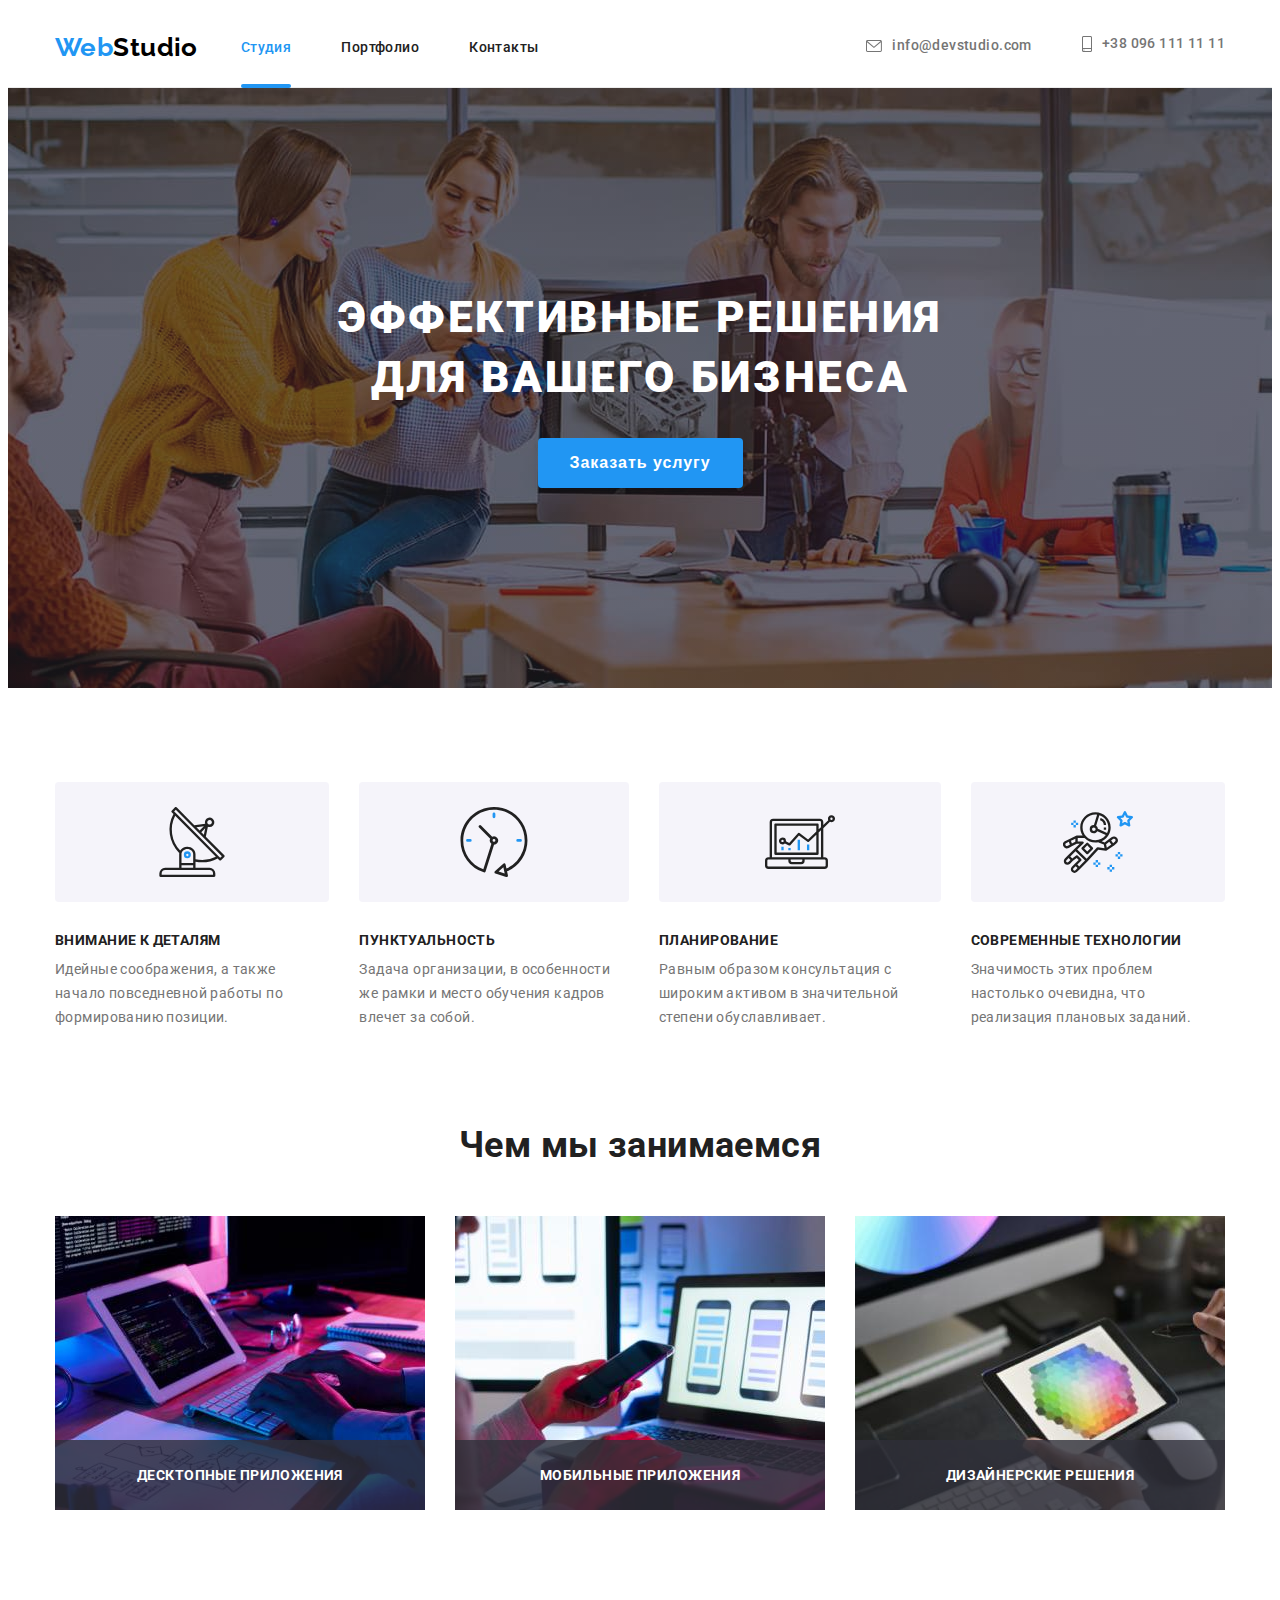
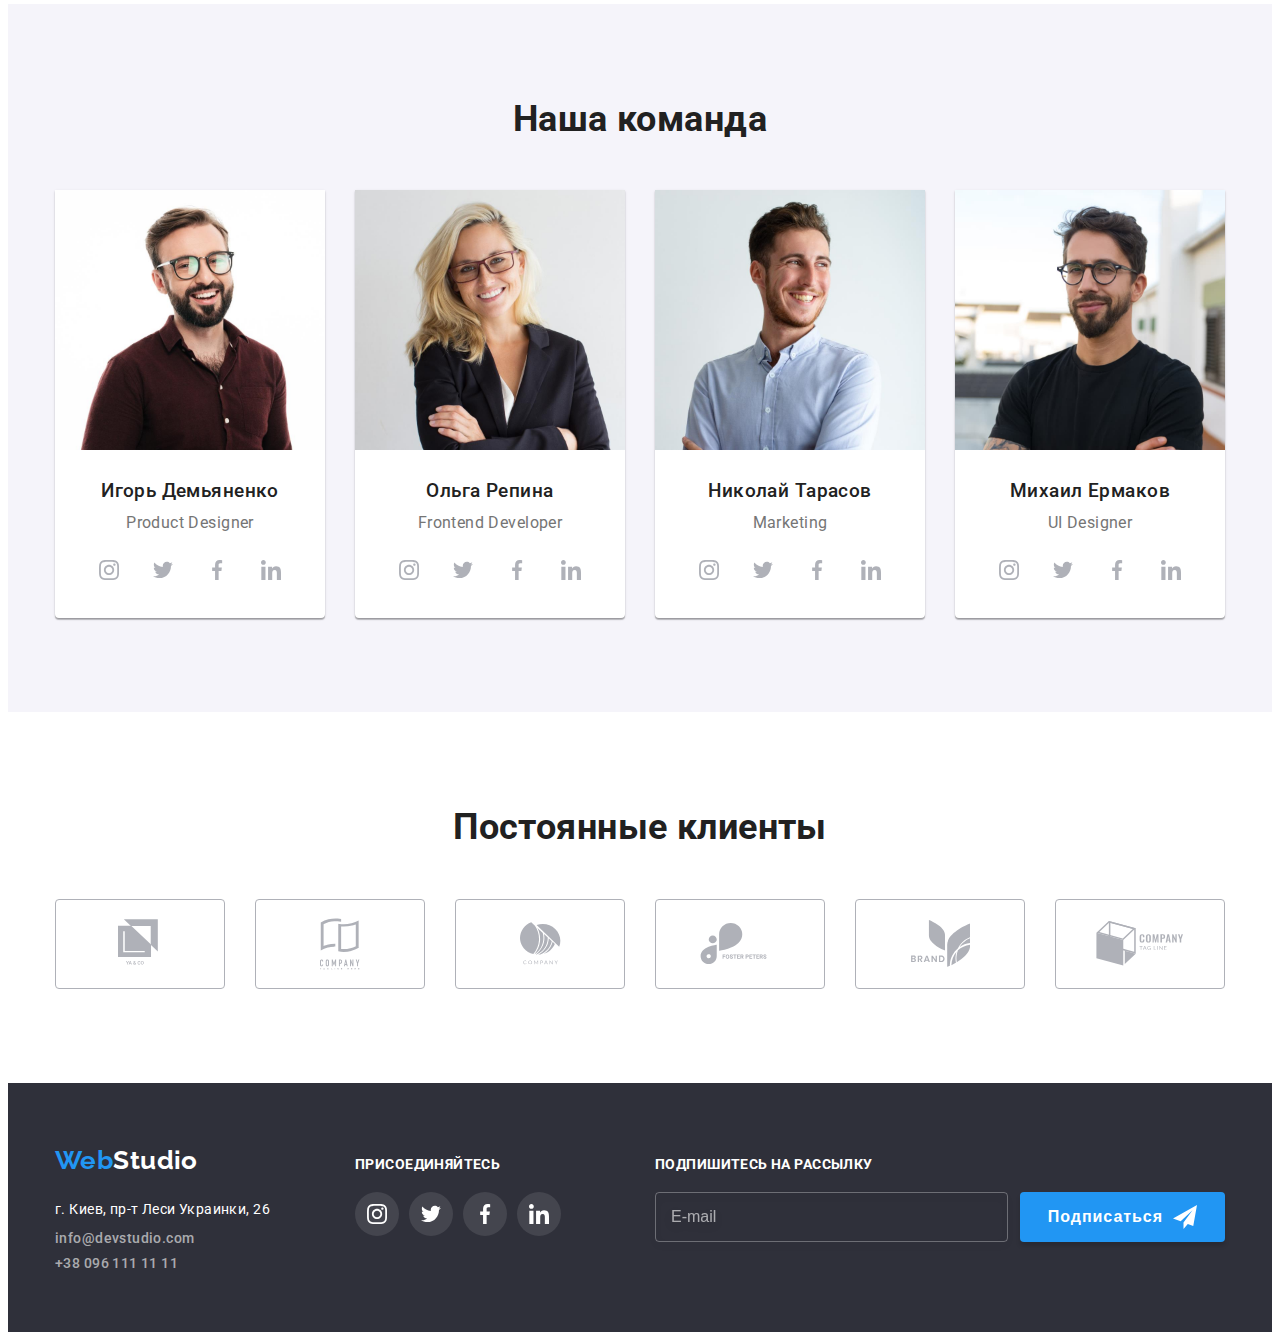
==== index.html @ cdb97df7 "Initial commit" ====
<!DOCTYPE html>
<html lang="ru">
  <head>
    <meta charset="UTF-8" />
    <meta http-equiv="X-UA-Compatible" content="IE=edge" />
    <meta name="viewport" content="width=device-width, initial-scale=1.0" />
    <title>Студия</title>
    <link
      rel="stylesheet"
      href="https://cdnjs.cloudflare.com/ajax/libs/modern-normalize/1.0.0/modern-normalize.min.css"
      integrity="sha512-ISS7cAi1PEhQ8jnbJpJZMd29NlhNj4AWYyLOSp2CE/CsHxTCu+r+t0D2yoJudVrd0/8fTVPUVDzY5Tvli75u/g=="
      crossorigin="anonymous"
    />
    <link rel="preconnect" href="https://fonts.gstatic.com" />
    <link
      href="https://fonts.googleapis.com/css2?family=Raleway:wght@700&family=Roboto:wght@400;500;700;900&display=swap"
      rel="stylesheet"
    />
    <link rel="stylesheet" href="./css/main.min.css" />
  </head>
  <body>
    <!-- Шапка -->
    <header class="header">
      <div class="header__container container">
        <nav class="header__nav">
          <a href="./index.html" class="logo">
            <span class="logo__web">Web</span><span class="logo__studio">Studio</span></a
          >
          <ul class="list header__links">
            <li class="header__item"><a href="./index.html" class="link header__link current">Студия</a></li>
            <li class="header__item"><a href="./portfolio.html" class="link header__link">Портфолио</a></li>
            <li class="header__item"><a href="" class="link header__link">Контакты</a></li>
          </ul>
        </nav>
        <ul class="list header__contacts">
          <li class="header__item">
            <a href="mailto:info@devstudio.com" class="link header__contact-link mail">
              <svg class="header__icon" width="16" height="12"><use href="./images/sprite.svg#icon-envelope"></use></svg
              >info@devstudio.com
            </a>
          </li>
          <li class="header__item">
            <a href="tel:+380961111111" class="link header__contact-link phone"
              ><svg class="header__icon" width="10" height="16">
                <use href="./images/sprite.svg#icon-smartphone"></use></svg
              >+38 096 111 11 11</a
            >
          </li>
        </ul>
      </div>
    </header>
    <main>
      <!-- Герой -->
      <section class="hero">
        <div class="hero__container container">
          <h1 class="hero__main-title">Эффективные решения для вашего бизнеса</h1>
          <button type="button" class="hero__button" data-modal-open>Заказать услугу</button>
        </div>
      </section>
      <!-- Приемущества -->
      <section class="advantages section">
        <div class="container">
          <h2 class="visually-hidden">Наши приемущества</h2>
          <ul class="list advantages__list">
            <li class="advantages__item advantages__icon-antena">
              <h3 class="title advantages__list-title">Внимание к деталям</h3>
              <p>Идейные соображения, а также начало повседневной работы по формированию позиции.</p>
            </li>
            <li class="advantages__item advantages__icon-clock">
              <h3 class="title advantages__list-title">Пунктуальность</h3>
              <p>Задача организации, в особенности же рамки и место обучения кадров влечет за собой.</p>
            </li>
            <li class="advantages__item advantages__icon-diagram">
              <h3 class="title advantages__list-title">Планирование</h3>
              <p>Равным образом консультация с широким активом в значительной степени обуславливает.</p>
            </li>
            <li class="advantages__item advantages__icon-astronaut">
              <h3 class="title advantages__list-title">Современные технологии</h3>
              <p>Значимость этих проблем настолько очевидна, что реализация плановых заданий.</p>
            </li>
          </ul>
        </div>
      </section>
      <!-- Чем мы занимаемся -->
      <section class="section about-us">
        <div class="container about-us__container">
          <h2 class="title section-title">Чем мы занимаемся</h2>
          <ul class="list about-us__list">
            <li class="about-us__item">
              <div class="about-us__thumb">
                <img src="./images/img_1.jpg" alt="Десктопные приложения" width="370" />
              </div>
              <h3 class="about-us__list-title">Десктопные приложения</h3>
            </li>
            <li class="about-us__item">
              <div class="about-us__thumb"><img src="./images/img_2.jpg" alt="Мобильные приложения" width="370" /></div>
              <h3 class="about-us__list-title">Мобильные приложения</h3>
            </li>
            <li class="about-us__item">
              <div class="about-us__thumb"><img src="./images/img_3.jpg" alt="Дизайнерские решения" width="370" /></div>
              <h3 class="about-us__list-title">Дизайнерские решения</h3>
            </li>
          </ul>
        </div>
      </section>
      <!-- Наша команда -->
      <section class="section our-team">
        <div class="container">
          <h2 class="title section-title">Наша команда</h2>
          <ul class="list our-team__list">
            <li class="team-member">
              <div class="team-member__photo">
                <img src="./images/photo_1.jpg" alt="фото Игорь Демьяненко" width="270" />
              </div>
              <div class="team-member__info">
                <h3 class="team-member__name">Игорь Демьяненко</h3>
                <p>Product Designer</p>
                <ul class="list social-list">
                  <li class="social-list__item">
                    <a href="" class="social-icons__link" target="_blank" rel="noopener noreferrer">
                      <svg class="social-list__icon"><use href="./images/sprite.svg#icon-instagram"></use></svg>
                    </a>
                  </li>
                  <li class="social-list__item">
                    <a href="" class="social-icons__link" target="_blank" rel="noopener noreferrer">
                      <svg class="social-list__icon"><use href="./images/sprite.svg#icon-twitter"></use></svg>
                    </a>
                  </li>
                  <li class="social-list__item">
                    <a href="" class="social-icons__link" target="_blank" rel="noopener noreferrer"
                      ><svg class="social-list__icon"><use href="./images/sprite.svg#icon-facebook"></use></svg
                    ></a>
                  </li>
                  <li class="social-list__item">
                    <a href="" class="social-icons__link" target="_blank" rel="noopener noreferrer">
                      <svg class="social-list__icon"><use href="./images/sprite.svg#icon-linkedin"></use></svg>
                    </a>
                  </li>
                </ul>
              </div>
            </li>
            <li class="team-member">
              <div class="team-member__photo">
                <img src="./images/photo_2.jpg" alt="фото Ольга Репина" width="270" />
              </div>
              <div class="team-member__info">
                <h3 class="team-member__name">Ольга Репина</h3>
                <p>Frontend Developer</p>
                <ul class="list social-list">
                  <li class="social-list__item">
                    <a href="" class="social-icons__link" target="_blank" rel="noopener noreferrer">
                      <svg class="social-list__icon"><use href="./images/sprite.svg#icon-instagram"></use></svg>
                    </a>
                  </li>
                  <li class="social-list__item">
                    <a href="" class="social-icons__link" target="_blank" rel="noopener noreferrer">
                      <svg class="social-list__icon"><use href="./images/sprite.svg#icon-twitter"></use></svg>
                    </a>
                  </li>
                  <li class="social-list__item">
                    <a href="" class="social-icons__link" target="_blank" rel="noopener noreferrer">
                      <svg class="social-list__icon"><use href="./images/sprite.svg#icon-facebook"></use></svg>
                    </a>
                  </li>
                  <li class="social-list__item">
                    <a href="" class="social-icons__link" target="_blank" rel="noopener noreferrer">
                      <svg class="social-list__icon"><use href="./images/sprite.svg#icon-linkedin"></use></svg>
                    </a>
                  </li>
                </ul>
              </div>
            </li>
            <li class="team-member">
              <div class="team-member__photo">
                <img src="./images/photo_3.jpg" alt="фото Николай Тарасов" width="270" />
              </div>
              <div class="team-member__info">
                <h3 class="team-member__name">Николай Тарасов</h3>
                <p>Marketing</p>
                <ul class="list social-list">
                  <li class="social-list__item">
                    <a href="" class="social-icons__link" target="_blank" rel="noopener noreferrer">
                      <svg class="social-list__icon"><use href="./images/sprite.svg#icon-instagram"></use></svg>
                    </a>
                  </li>
                  <li class="social-list__item">
                    <a href="" class="social-icons__link" target="_blank" rel="noopener noreferrer">
                      <svg class="social-list__icon"><use href="./images/sprite.svg#icon-twitter"></use></svg>
                    </a>
                  </li>
                  <li class="social-list__item">
                    <a href="" class="social-icons__link" target="_blank" rel="noopener noreferrer">
                      <svg class="social-list__icon"><use href="./images/sprite.svg#icon-facebook"></use></svg>
                    </a>
                  </li>
                  <li class="social-list__item">
                    <a href="" class="social-icons__link" target="_blank" rel="noopener noreferrer">
                      <svg class="social-list__icon"><use href="./images/sprite.svg#icon-linkedin"></use></svg>
                    </a>
                  </li>
                </ul>
              </div>
            </li>
            <li class="team-member">
              <div class="team-member__photo">
                <img src="./images/photo_4.jpg" alt="фото Михаил Ермаков" width="270" />
              </div>
              <div class="team-member__info">
                <h3 class="team-member__name">Михаил Ермаков</h3>
                <p>UI Designer</p>
                <ul class="list social-list">
                  <li class="social-list__item">
                    <a href="" class="social-icons__link" target="_blank" rel="noopener noreferrer">
                      <svg class="social-list__icon"><use href="./images/sprite.svg#icon-instagram"></use></svg>
                    </a>
                  </li>
                  <li class="social-list__item">
                    <a href="" class="social-icons__link" target="_blank" rel="noopener noreferrer">
                      <svg class="social-list__icon"><use href="./images/sprite.svg#icon-twitter"></use></svg>
                    </a>
                  </li>
                  <li class="social-list__item">
                    <a href="" class="social-icons__link" target="_blank" rel="noopener noreferrer">
                      <svg class="social-list__icon"><use href="./images/sprite.svg#icon-facebook"></use></svg>
                    </a>
                  </li>
                  <li class="social-list__item">
                    <a href="" class="social-icons__link" target="_blank" rel="noopener noreferrer">
                      <svg class="social-list__icon"><use href="./images/sprite.svg#icon-linkedin"></use></svg>
                    </a>
                  </li>
                </ul>
              </div>
            </li>
          </ul>
        </div>
      </section>
      <section class="section customers">
        <div class="container">
          <h2 class="title section-title">Постоянные клиенты</h2>
          <ul class="list customers__list">
            <li class="customers__item">
              <a href="" class="customers__link" target="_blank" rel="noopener noreferrer">
                <svg class="customers__logo" width="44" height="49">
                  <use href="./images/sprite.svg#icon-logo_1"></use>
                </svg>
              </a>
            </li>
            <li class="customers__item">
              <a href="" class="customers__link" target="_blank" rel="noopener noreferrer">
                <svg class="customers__logo" width="40" height="52">
                  <use href="./images/sprite.svg#icon-logo_2"></use>
                </svg>
              </a>
            </li>
            <li class="customers__item">
              <a href="" class="customers__link" target="_blank" rel="noopener noreferrer">
                <svg class="customers__logo" width="41" height="43">
                  <use href="./images/sprite.svg#icon-logo_3"></use>
                </svg>
              </a>
            </li>
            <li class="customers__item">
              <a href="" class="customers__link" target="_blank" rel="noopener noreferrer">
                <svg class="customers__logo" width="80" height="42">
                  <use href="./images/sprite.svg#icon-logo_4"></use>
                </svg>
              </a>
            </li>
            <li class="customers__item">
              <a href="" class="customers__link" target="_blank" rel="noopener noreferrer">
                <svg class="customers__logo" width="59" height="47">
                  <use href="./images/sprite.svg#icon-logo_5"></use>
                </svg>
              </a>
            </li>
            <li class="customers__item">
              <a href="" class="customers__link" target="_blank" rel="noopener noreferrer">
                <svg class="customers__logo" width="88" height="45">
                  <use href="./images/sprite.svg#icon-logo_6"></use>
                </svg>
              </a>
            </li>
          </ul>
        </div>
      </section>
    </main>
    <!-- Футер -->
    <footer class="footer">
      <div class="container footer__container">
        <div class="footer__contacts">
          <a href="./index.html" class="logo footer__logo">
            <span class="logo__web">Web</span><span class="logo__studio--footer">Studio</span></a
          >
          <address>
            <span class="address">г. Киев, пр-т Леси Украинки, 26</span>
            <a href="mailto:info@devstudio.com" class="link address__link">info@devstudio.com</a>
            <a href="tel:+380961111111" class="link address__link">+38 096 111 11 11</a>
          </address>
        </div>
        <div class="social-footer">
          <h2 class="social-footer__title">Присоединяйтесь</h2>
          <ul class="list social-footer__list">
            <li class="social-footer__item">
              <a href="" class="link social-footer__link" target="_blank" rel="noreferrer noopener">
                <svg class="social-footer__icon">
                  <use href="./images/sprite.svg#icon-instagram"></use>
                </svg>
              </a>
            </li>
            <li class="social-footer__item">
              <a href="" class="link social-footer__link" target="_blank" rel="noreferrer noopener">
                <svg class="social-footer__icon">
                  <use href="./images/sprite.svg#icon-twitter"></use>
                </svg>
              </a>
            </li>
            <li class="social-footer__item">
              <a href="" class="link social-footer__link" target="_blank" rel="noreferrer noopener">
                <svg class="social-footer__icon">
                  <use href="./images/sprite.svg#icon-facebook"></use>
                </svg>
              </a>
            </li>
            <li class="social-footer__item">
              <a href="" class="link social-footer__link" target="_blank" rel="noreferrer noopener">
                <svg class="social-footer__icon">
                  <use href="./images/sprite.svg#icon-linkedin"></use>
                </svg>
              </a>
            </li>
          </ul>
        </div>
        <div class="subscription">
          <h2 class="subscription__actions">Подпишитесь на рассылку</h2>
          <form class="subscription__form">
            <input class="subscription__form__field" type="email" placeholder="E-mail" name="subscription-email" />
            <button class="subscription__btn-submit" type="submit">
              Подписаться<svg class="subscription__icon" width="24" height="24">
                <use href="./images/sprite.svg#icon-send"></use>
              </svg>
            </button>
          </form>
        </div>
      </div>
    </footer>
    <div class="backdrop is-hidden" data-modal>
      <div class="modal">
        <button class="modal__btn-close" aria-label="Close" data-modal-close>
          <svg class="icon" width="18" height="18">
            <use href="./images/sprite.svg#icon-close"></use>
          </svg>
        </button>
        <form class="form">
          <b class="form__title">Оставьте свои данные, мы вам перезвоним</b>
          <div class="form__field">
            <label class="form__label" for="name">Имя</label>
            <input class="form__actions" type="text" id="name" name="user-name" />
            <svg class="form__icon" width="18" height="18">
              <use href="./images/sprite.svg#icon-person"></use>
            </svg>
          </div>
          <div class="form__field">
            <label class="form__label" for="tel">Телефон</label>
            <input class="form__actions" type="tel" id="tel" name="user-pohone-number" />
            <svg class="form__icon" width="18" height="18">
              <use href="./images/sprite.svg#icon-phone"></use>
            </svg>
          </div>
          <div class="form__field">
            <label class="form__label" for="email">Почта</label>
            <input class="form__actions" type="email" id="email" name="user-email" />
            <svg class="form__icon" width="18" height="18">
              <use href="./images/sprite.svg#icon-mail"></use>
            </svg>
          </div>
          <div class="form__field">
            <label class="form__label" for="coment">Комментарий</label>
            <textarea
              class="form__actions form__massage"
              name="coment"
              id="coment"
              cols="30"
              rows="10"
              placeholder="Введите текст"
            ></textarea>
          </div>
          <div class="policy-check">
            <label class="policy-check__label"
              ><input class="policy-check__checkbox" type="checkbox" name="policy" />
              <span class="policy-check__icon"></span>
              Соглашаюсь с рассылкой и принимаю
              <a class="policy-check__link" href="">Условия договора</a></label
            >
          </div>
          <button class="modal__btn-submit" type="submit">Отправить</button>
        </form>
      </div>
    </div>
    <script src="./js/modal.js"></script>
  </body>
</html>
---- css/main.min.css ----
:root{--main-text-color: #757575;--title-text-color: #212121;--accent-text-color: #2196f3;--accent-buton-color: #188ce8;--filter-button-color: #f5f4fa;--dark-bg-color: #2f303a;--logo-dark-color: #000000;--main-title-color: #ffffff;--light_bg-color: #f5f4fa;--icon_color: #afb1b8;--animation-proprety: cubic-bezier(0.4, 0, 0.2, 1)}html{box-sizing:border-box}*,*::after,*::before{box-sizing:inherit}body{font-family:'Roboto', sans-serif;font-size:14px;line-height:1.71;letter-spacing:0.03em;color:var(--main-text-color);background-color:var(--main-title-color)}.link{text-decoration:none;font-weight:500;line-height:1.14;color:var(--title-text-color);transition-property:color;transition-duration:250ms;transition-timing-function:var(--animation-proprety)}.current,.link:hover,.link:focus{color:var(--accent-text-color)}.list{list-style:none;padding-left:0;margin:0}.list-title{font-size:14px;line-height:1.17;text-transform:uppercase;margin-bottom:10px}.title{font-weight:700;color:var(--title-text-color)}address{font-style:normal}h1,h2,h3,ul,p{margin-top:0;margin-bottom:0}img{display:block;max-width:100%;height:auto}.section{padding-bottom:94px;padding-top:94px}.section-title{margin-bottom:50px;font-size:36px;line-height:1.17;text-align:center}.visually-hidden{position:absolute !important;clip:rect(1px 1px 1px 1px);clip:rect(1px, 1px, 1px, 1px);padding:0 !important;border:0 !important;height:1px !important;width:1px !important;overflow:hidden}.container{width:1200px;padding-left:15px;padding-right:15px;margin-left:auto;margin-right:auto}.button{display:inline-block;padding:6px 22px;font-weight:500;font-size:16px;line-height:1.62;text-align:center;cursor:pointer;min-width:73px}.hero__button{font-weight:700;font-size:16px;line-height:1.87;text-align:center;letter-spacing:0.06em;background-color:var(--accent-text-color);color:var(--main-title-color);border:none;box-shadow:0px 4px 4px rgba(0,0,0,0.15);border-radius:4px;padding:10px 32px;transition-property:background-color;transition-duration:250ms;transition-timing-function:var(--animation-proprety)}.hero__button:focus,.hero__button:hover{background-color:var(--accent-buton-color)}.filter-list__button{background-color:var(--filter-button-color);border:none;border-radius:4px;transition-property:background-color, color, box-shadow;transition-duration:250ms;transition-timing-function:var(--animation-proprety)}.filter-list__button:hover,.filter-list__button:active,.filter-list__button:focus{background-color:var(--accent-text-color);color:var(--main-title-color);box-shadow:0px 3px 1px rgba(0,0,0,0.1),0px 1px 2px rgba(0,0,0,0.08),0px 2px 2px rgba(0,0,0,0.12)}.logo{display:inline-block;font-family:'Raleway', sans-serif;text-decoration:none;font-weight:700;font-size:26px;line-height:1.38;margin-right:93px}.logo__web{color:var(--accent-text-color)}.logo__studio{color:var(--logo-dark-color)}.logo__studio--footer{color:var(--main-title-color)}.social-list{display:inline-flex;padding-top:16px}.social-list__item+.social-list__item{margin-left:10px}.social-icons__link{display:flex;justify-content:center;align-items:center;width:44px;height:44px;border-radius:50%;background-color:var(--main-title-color);transition-property:background-color;transition-duration:250ms;transition-timing-function:var(--animation-proprety)}.social-icons__link:hover,.social-icons__link:focus{background-color:var(--accent-text-color)}.social-icons__link:hover .social-list__icon,.social-icons__link:focus .social-list__icon{fill:var(--main-title-color)}.social-list__icon{width:20px;height:20px;fill:var(--icon_color);transition-property:fill;transition-duration:250ms;transition-timing-function:var(--animation-proprety)}.social-footer__title{font-size:14px;font-weight:700;line-height:16px;letter-spacing:0.03em;text-transform:uppercase;margin-bottom:20px;color:var(--main-title-color);text-transform:uppercase}.social-footer__list{display:inline-flex}.social-footer__item+.social-footer__item{margin-left:10px}.social-footer__link{display:flex;justify-content:center;align-items:center;width:44px;height:44px;border-radius:50%;background:rgba(255,255,255,0.1);transition-property:background-color;transition-duration:250ms;transition-timing-function:var(--animation-proprety)}.social-footer__link:hover,.social-footer__link:focus{background-color:var(--accent-text-color)}.social-footer__icon{width:20px;height:20px;fill:var(--main-title-color)}.filter-list{display:flex;justify-content:center}.filter-list__item{margin-right:8px}.filter-list__item:last-child{margin-right:0}.backdrop{position:fixed;top:0;left:0;background-color:rgba(0,0,0,0.2);width:100%;height:100%;opacity:1;transition:opacity 250ms var(--animation-proprety)}.modal{position:absolute;top:50%;left:50%;padding:40px;transform:translate(-50%, -50%);width:100%;max-width:530px;min-height:580px;background:var(--main-title-color);box-shadow:0px 1px 3px rgba(0,0,0,0.12),0px 1px 1px rgba(0,0,0,0.14),0px 2px 1px rgba(0,0,0,0.2);border-radius:4px;transition-duration:250ms;transition-timing-function:var(--animation-proprety);justify-content:center}.backdrop.is-hidden{opacity:0;visibility:hidden;pointer-events:none}.is-hidden .modal{transform:translate(100%, 100%) scale(0)}.modal__btn-close{display:flex;position:absolute;top:8px;right:8px;width:30px;height:30px;background:#ffffff;border:1px solid #e6e6e6;border-radius:50%;box-sizing:border-box;justify-content:center;align-items:center;transition-duration:250ms;transition-timing-function:var(--animation-proprety)}.modal__btn-close:hover,.modal__btn-close:focus{fill:var(--accent-text-color)}.modal__btn-submit{border:none;background:var(--accent-text-color);box-shadow:0px 4px 4px rgba(0,0,0,0.15);border-radius:4px;padding:10px 55px;font-weight:700;line-height:1.87;letter-spacing:0.06em;color:var(--main-title-color);margin:auto;transition-duration:250ms;transition-timing-function:var(--animation-proprety)}.modal__btn-submit:focus,.modal__btn-submit:hover{background:var(--accent-buton-color);box-shadow:0px 4px 4px rgba(0,0,0,0.15);border-radius:4px}.form{flex-direction:column;display:flex;justify-content:center}.form__title{font-weight:700;font-size:20px;line-height:1.15;text-align:center;letter-spacing:0.03em;color:var(--title-text-color);margin-bottom:12px}.form__field{position:relative;flex-direction:column;display:flex;margin-bottom:10px}.form__actions{border:1px solid rgba(33,33,33,0.2);box-sizing:border-box;border-radius:4px;padding-top:11px;padding-bottom:11px;padding-left:41px;transition-duration:250ms;transition-timing-function:var(--animation-proprety)}.form__actions:focus{border:1px solid var(--accent-text-color);box-sizing:border-box;border-radius:4px;outline-style:var(--accent-text-color)}.form__actions:focus+.form__icon{fill:var(--accent-text-color)}.form__label{font-size:12px;line-height:1.16;letter-spacing:0.01em;color:var(--main-text-color);margin-bottom:4px}.form__icon{position:absolute;display:inline-block;top:29px;left:15px;transition-duration:250ms;transition-timing-function:var(--animation-proprety)}.form__massage{resize:none;padding:12px 16px;margin-bottom:20px}.form__massage::placeholder{font-size:12px;line-height:1.16;letter-spacing:0.01em;color:rgba(117,117,117,0.5)}.policy-check{padding-bottom:30px}.policy-check__label{display:flex;align-items:center;justify-content:center;font-size:14px;line-height:1.71;color:var(--main-text-color)}.policy-check__checkbox{-webkit-appearance:none;-moz-appearance:none;position:absolute}.policy-check__checkbox:checked+.policy-check__icon{border-color:transparent;background-color:var(--main-title-color);background-image:url(../images/icon_check.svg);background-size:contain;background-origin:border-box;transition-duration:250ms;transition-timing-function:var(--animation-proprety)}.policy-check__icon{width:16px;height:15px;border:2px solid var(--title-text-color);border-radius:2px;margin-right:7px;transition-duration:250ms;transition-timing-function:var(--animation-proprety)}.policy-check__link{color:var(--accent-text-color);padding-left:4px}.overlay{position:absolute;top:0;left:0;width:100%;height:100%;background-color:rgba(33,150,243,0.9);transform:translatey(100%);transition:transform 250ms var(--animation-proprety);padding:63px 24px;font-size:18px;font-weight:400;line-height:1.56;color:var(--main-title-color)}.subscription{flex-basis:calc(50% - 15px)}.subscription__actions{font-family:Roboto;font-style:normal;font-size:14px;font-weight:700;line-height:1.14;text-transform:uppercase;color:var(--main-title-color);margin-bottom:20px}.subscription__form{display:flex;justify-content:space-between}.subscription__form ::placeholder{font-size:16px;line-height:1.25;color:rgba(255,255,255,0.6)}.subscription__form__field{width:100%;border:1px solid rgba(255,255,255,0.3);box-sizing:border-box;filter:drop-shadow(0px 4px 4px rgba(0,0,0,0.15));border-radius:4px;background-color:transparent;padding:15px;margin-bottom:0px;color:var(--main-title-color)}.subscription__btn-submit{border:none;display:flex;padding:10px 28px;background:var(--accent-text-color);box-shadow:0px 4px 4px rgba(0,0,0,0.15);border-radius:4px;color:var(--main-title-color);font-weight:700;line-height:1.87;font-size:16px;letter-spacing:0.06em;cursor:pointer;margin-left:12px;align-items:center}.subscription__icon{margin-left:10px}.header{height:80px;border-bottom:1px solid #ececec}.header__container{display:flex;align-items:center;justify-content:space-between;padding-top:0;padding-bottom:0}.header__nav{display:flex;align-items:center}.header__links{display:flex;align-items:center;margin-left:-50px}.header__contacts{display:flex;align-items:center}.header__item{position:relative;margin-left:50px}.header__item:first-child{margin-left:0}.current::after{content:'';position:absolute;bottom:0;left:0;width:100%;height:4px;background:var(--accent-text-color);border-radius:2px}.header__link{display:block;padding-top:32px;padding-bottom:32px}.header__contact-link{display:inline-flex;align-items:center;color:var(--main-text-color)}.header__contact-link:hover .header__icon{fill:var(--accent-text-color)}.header__icon{fill:var(--main-text-color);margin-right:10px;transition-property:fill;transition-duration:250ms;transition-timing-function:var(--animation-proprety)}.hero{padding-left:0;padding-right:0;text-align:center;max-width:1600px;height:600px;background-color:var(--dark-bg-color);margin-right:auto;margin-left:auto;background-image:linear-gradient(to right, rgba(47,48,58,0.4), rgba(47,48,58,0.4)),url(../css/img/hero.jpg);background-position:center;background-repeat:no-repeat;background-size:cover}.hero__container{text-align:center;max-width:696px;padding-top:200px;padding-bottom:200px}.hero__main-title{margin-bottom:30px;font-weight:900;font-size:44px;line-height:1.36;color:var(--main-title-color);letter-spacing:0.06em;text-transform:uppercase}.advantages__list{display:flex}.advantages__item+.advantages__item{margin-left:30px}.advantages__list-title{font-size:14px;line-height:1.17;text-transform:uppercase;margin-bottom:10px;padding-top:30px}.advantages__item::before{display:block;content:'';height:120px;background-color:var(--light_bg-color);background-position:center;background-repeat:no-repeat;border-radius:4px}.advantages__icon-antena::before{background-image:url(../css/img/antenna.svg)}.advantages__icon-clock::before{background-image:url(../css/img/clock.svg)}.advantages__icon-diagram::before{background-image:url(../css/img/diagram.svg)}.advantages__icon-astronaut::before{background-image:url(../css/img/astronaut.svg)}.about-us{padding-top:0}.about-us__item+.about-us__item{margin-left:30px}.about-us__container{padding-top:0px}.about-us__list{display:flex}.about-us__item{position:relative}.about-us__list-title{position:absolute;font-size:14px;line-height:1.17;text-transform:uppercase;margin-bottom:10px;bottom:0;margin-bottom:0;text-align:center;width:100%;padding-top:27px;padding-bottom:27px;color:var(--main-title-color);background-color:rgba(47,48,58,0.8)}.our-team{background-color:var(--light_bg-color)}.our-team__list{display:flex;justify-content:space-between;font-size:16px;line-height:1.187;text-align:center}.team-member{width:270px;height:428px;background:#ffffff;box-shadow:0px 1px 3px rgba(0,0,0,0.12),0px 1px 1px rgba(0,0,0,0.14),0px 2px 1px rgba(0,0,0,0.2);border-radius:0px 0px 4px 4px}.team-member+.team-member{margin-left:30px}.team-member__info{padding-top:30px;padding-bottom:30px}.team-member__name{padding-bottom:10px;font-weight:500;color:#212121}.customers__list{display:flex}.customers__item+.customers__item{margin-left:30px}.customers__link{display:inline-flex;align-items:center;justify-content:center;height:90px;width:170px;border:1px solid var(--icon_color);box-sizing:border-box;border-radius:4px;fill:var(--icon_color);transition-property:border;transition-duration:250ms;transition-timing-function:var(--animation-proprety)}.customers__link:hover,.customers__link:focus{border:1px solid var(--accent-text-color)}.customers__link:hover .customers__logo,.customers__link:focus .customers__logo{fill:var(--accent-text-color)}.customers__logo{transition-property:fill;transition-duration:250ms;transition-timing-function:var(--animation-proprety)}.portfolio-item__meta{background:#ffffff;border-right:1px solid #eeeeee;border-bottom:1px solid #eeeeee;border-left:1px solid #eeeeee;padding:20px 24px}.portfolio-item__title{font-size:18px;line-height:2;letter-spacing:0.06em}.portfolio-item__type{font-weight:400;font-size:16px;line-height:1.87;color:var(--main-text-color)}.portfolio-list{display:flex;flex-wrap:wrap;padding-top:50px}.portfolio-item{margin-right:30px;margin-bottom:30px;background:#ffffff;flex-basis:calc((100% - 60px) / 3)}.portfolio-item:nth-child(3n){margin-right:0}.portfolio-item:nth-last-child(-n+3){margin-bottom:0}.portfolio-item:hover .overlay{transform:translatey(0)}.portfolio-item__link{display:block;transition-property:color, box-sizing, box-shadow;transition-duration:250ms;transition-timing-function:var(--animation-proprety)}.portfolio-item__link:hover,.portfolio-item__link:focus{color:var(--title-text-color);border:1px solid #eeeeee;box-sizing:border-box;box-shadow:0px 1px 1px rgba(0,0,0,0.12),0px 4px 4px rgba(0,0,0,0.06),1px 4px 6px rgba(0,0,0,0.16)}.portfolio-item__img{position:relative;overflow:hidden}.footer{background-color:var(--dark-bg-color)}.footer__logo{display:block;margin-bottom:20px}.footer__container{display:flex;align-items:baseline;justify-content:space-between;padding-top:60px;padding-bottom:60px}.address{color:var(--main-title-color)}.address__link{display:block;padding-top:9px;color:rgba(255,255,255,0.6)}.social-footer,.footer__contacts{flex-basis:calc((50% - 45px) / 2)}
/*# sourceMappingURL=main.min.css.map */
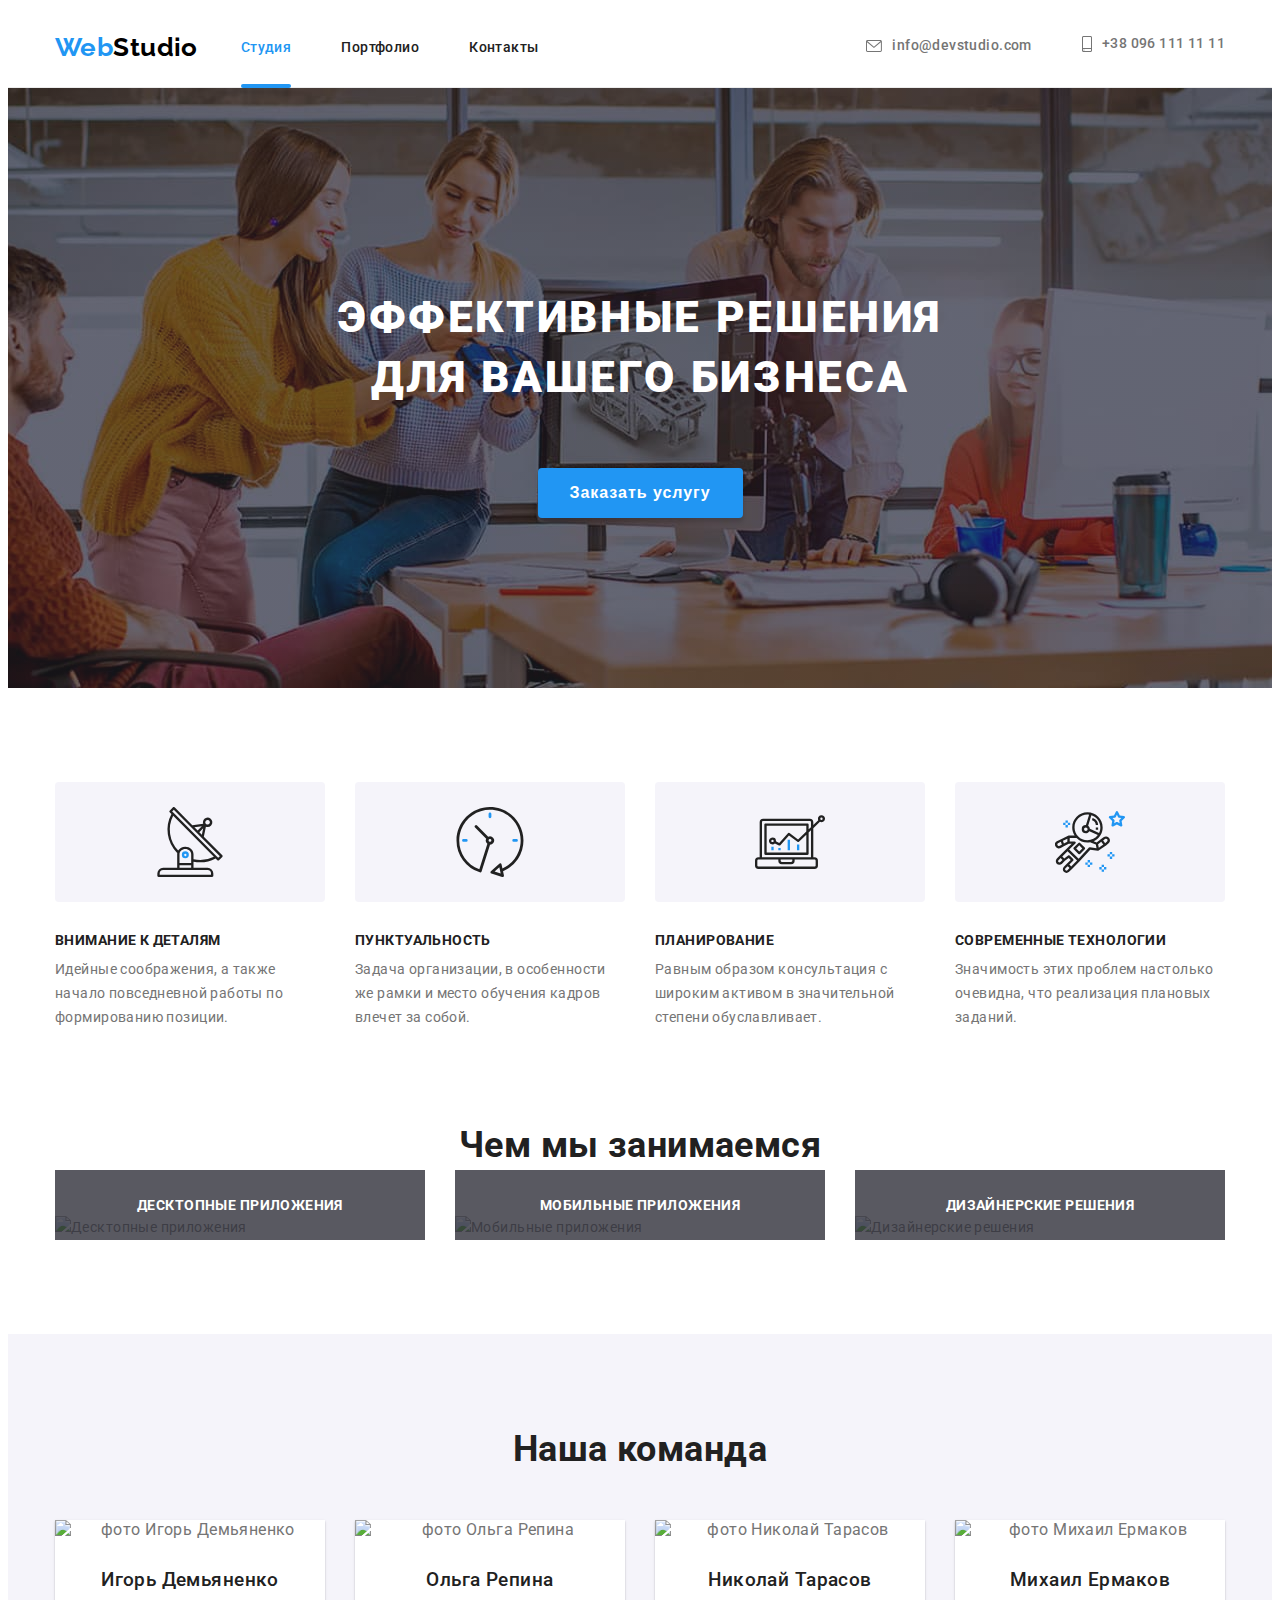
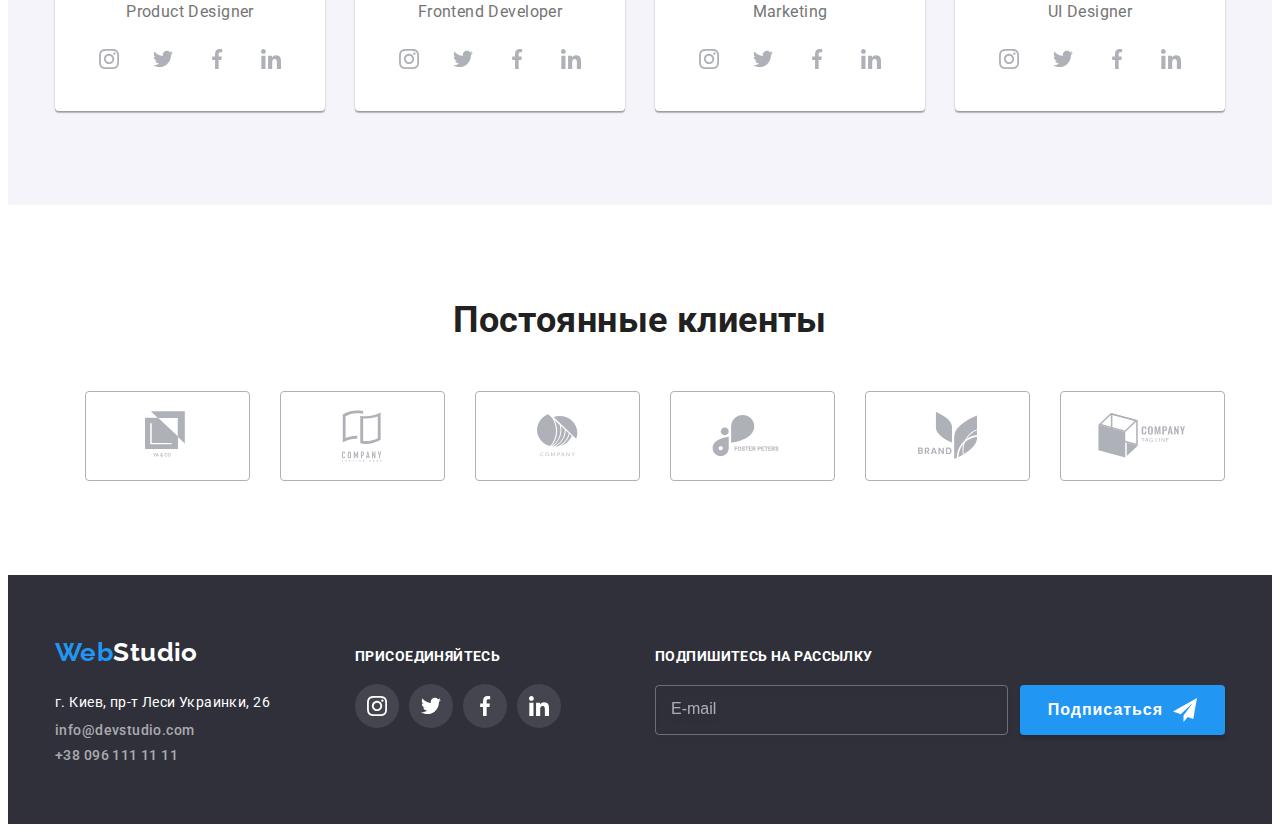
==== commit fc673af0: "first_update" ====
--- a/index.html
+++ b/index.html
@@ -33,13 +33,13 @@
           </ul>
         </nav>
         <ul class="list header__contacts">
-          <li class="header__item">
+          <li class="header__contact-item">
             <a href="mailto:info@devstudio.com" class="link header__contact-link mail">
               <svg class="header__icon" width="16" height="12"><use href="./images/sprite.svg#icon-envelope"></use></svg
               >info@devstudio.com
             </a>
           </li>
-          <li class="header__item">
+          <li class="header__contact-item">
             <a href="tel:+380961111111" class="link header__contact-link phone"
               ><svg class="header__icon" width="10" height="16">
                 <use href="./images/sprite.svg#icon-smartphone"></use></svg
@@ -47,6 +47,43 @@
             >
           </li>
         </ul>
+        <button type="button" class="menu-button" aria-expanded="false" data-menu-button>
+          <svg class="menu__icon" width="40" height="40" aria-label="Переключатель мобильного меню">
+            <use class="icon-menu" href="./images/sprite.svg#icon-menu"></use>
+            <use class="icon-close" href="./images/sprite.svg#icon-close"></use>
+          </svg>
+        </button>
+        <div class="menu-container" data-menu>
+          <nav>
+            <ul class="list menu__nav">
+              <li class="nav__item"><a href="./index.html" class="link menu__current">Студия</a></li>
+              <li class="nav__item"><a href="./portfolio.html" class="link">Портфолио</a></li>
+              <li class="nav__item"><a href="" class="link">Контакты</a></li>
+            </ul>
+          </nav>
+          <ul class="list menu_contacts">
+            <li class="contacts__item">
+              <a href="tel:+380961111111" class="link contacts__item--tel">+38 096 111 11 11</a>
+            </li>
+            <li class="contacts__item">
+              <a href="mailto:info@devstudio.com" class="link contacts__item--mail"> info@devstudio.com </a>
+            </li>
+          </ul>
+          <ul class="menu__social">
+            <li class="list menu__social-item">
+              <a href="" class="link menu__social-link" target="_blank" rel="noopener noreferrer">Instagram</a>
+            </li>
+            <li class="list menu__social-item">
+              <a href="" class="link menu__social-link" target="_blank" rel="noopener noreferrer">Twitter</a>
+            </li>
+            <li class="list menu__social-item">
+              <a href="" class="link menu__social-link" target="_blank" rel="noopener noreferrer">Facebook</a>
+            </li>
+            <li class="list menu__social-item">
+              <a href="" class="link menu__social-link" target="_blank" rel="noopener noreferrer">Linkedin</a>
+            </li>
+          </ul>
+        </div>
       </div>
     </header>
     <main>
@@ -397,6 +434,7 @@
         </form>
       </div>
     </div>
+    <script src="./js/menu.js"></script>
     <script src="./js/modal.js"></script>
   </body>
 </html>
--- a/css/main.min.css
+++ b/css/main.min.css
@@ -1,2 +1,2 @@
-:root{--main-text-color: #757575;--title-text-color: #212121;--accent-text-color: #2196f3;--accent-buton-color: #188ce8;--filter-button-color: #f5f4fa;--dark-bg-color: #2f303a;--logo-dark-color: #000000;--main-title-color: #ffffff;--light_bg-color: #f5f4fa;--icon_color: #afb1b8;--animation-proprety: cubic-bezier(0.4, 0, 0.2, 1)}html{box-sizing:border-box}*,*::after,*::before{box-sizing:inherit}body{font-family:'Roboto', sans-serif;font-size:14px;line-height:1.71;letter-spacing:0.03em;color:var(--main-text-color);background-color:var(--main-title-color)}.link{text-decoration:none;font-weight:500;line-height:1.14;color:var(--title-text-color);transition-property:color;transition-duration:250ms;transition-timing-function:var(--animation-proprety)}.current,.link:hover,.link:focus{color:var(--accent-text-color)}.list{list-style:none;padding-left:0;margin:0}.list-title{font-size:14px;line-height:1.17;text-transform:uppercase;margin-bottom:10px}.title{font-weight:700;color:var(--title-text-color)}address{font-style:normal}h1,h2,h3,ul,p{margin-top:0;margin-bottom:0}img{display:block;max-width:100%;height:auto}.section{padding-bottom:94px;padding-top:94px}.section-title{margin-bottom:50px;font-size:36px;line-height:1.17;text-align:center}.visually-hidden{position:absolute !important;clip:rect(1px 1px 1px 1px);clip:rect(1px, 1px, 1px, 1px);padding:0 !important;border:0 !important;height:1px !important;width:1px !important;overflow:hidden}.container{width:1200px;padding-left:15px;padding-right:15px;margin-left:auto;margin-right:auto}.button{display:inline-block;padding:6px 22px;font-weight:500;font-size:16px;line-height:1.62;text-align:center;cursor:pointer;min-width:73px}.hero__button{font-weight:700;font-size:16px;line-height:1.87;text-align:center;letter-spacing:0.06em;background-color:var(--accent-text-color);color:var(--main-title-color);border:none;box-shadow:0px 4px 4px rgba(0,0,0,0.15);border-radius:4px;padding:10px 32px;transition-property:background-color;transition-duration:250ms;transition-timing-function:var(--animation-proprety)}.hero__button:focus,.hero__button:hover{background-color:var(--accent-buton-color)}.filter-list__button{background-color:var(--filter-button-color);border:none;border-radius:4px;transition-property:background-color, color, box-shadow;transition-duration:250ms;transition-timing-function:var(--animation-proprety)}.filter-list__button:hover,.filter-list__button:active,.filter-list__button:focus{background-color:var(--accent-text-color);color:var(--main-title-color);box-shadow:0px 3px 1px rgba(0,0,0,0.1),0px 1px 2px rgba(0,0,0,0.08),0px 2px 2px rgba(0,0,0,0.12)}.logo{display:inline-block;font-family:'Raleway', sans-serif;text-decoration:none;font-weight:700;font-size:26px;line-height:1.38;margin-right:93px}.logo__web{color:var(--accent-text-color)}.logo__studio{color:var(--logo-dark-color)}.logo__studio--footer{color:var(--main-title-color)}.social-list{display:inline-flex;padding-top:16px}.social-list__item+.social-list__item{margin-left:10px}.social-icons__link{display:flex;justify-content:center;align-items:center;width:44px;height:44px;border-radius:50%;background-color:var(--main-title-color);transition-property:background-color;transition-duration:250ms;transition-timing-function:var(--animation-proprety)}.social-icons__link:hover,.social-icons__link:focus{background-color:var(--accent-text-color)}.social-icons__link:hover .social-list__icon,.social-icons__link:focus .social-list__icon{fill:var(--main-title-color)}.social-list__icon{width:20px;height:20px;fill:var(--icon_color);transition-property:fill;transition-duration:250ms;transition-timing-function:var(--animation-proprety)}.social-footer__title{font-size:14px;font-weight:700;line-height:16px;letter-spacing:0.03em;text-transform:uppercase;margin-bottom:20px;color:var(--main-title-color);text-transform:uppercase}.social-footer__list{display:inline-flex}.social-footer__item+.social-footer__item{margin-left:10px}.social-footer__link{display:flex;justify-content:center;align-items:center;width:44px;height:44px;border-radius:50%;background:rgba(255,255,255,0.1);transition-property:background-color;transition-duration:250ms;transition-timing-function:var(--animation-proprety)}.social-footer__link:hover,.social-footer__link:focus{background-color:var(--accent-text-color)}.social-footer__icon{width:20px;height:20px;fill:var(--main-title-color)}.filter-list{display:flex;justify-content:center}.filter-list__item{margin-right:8px}.filter-list__item:last-child{margin-right:0}.backdrop{position:fixed;top:0;left:0;background-color:rgba(0,0,0,0.2);width:100%;height:100%;opacity:1;transition:opacity 250ms var(--animation-proprety)}.modal{position:absolute;top:50%;left:50%;padding:40px;transform:translate(-50%, -50%);width:100%;max-width:530px;min-height:580px;background:var(--main-title-color);box-shadow:0px 1px 3px rgba(0,0,0,0.12),0px 1px 1px rgba(0,0,0,0.14),0px 2px 1px rgba(0,0,0,0.2);border-radius:4px;transition-duration:250ms;transition-timing-function:var(--animation-proprety);justify-content:center}.backdrop.is-hidden{opacity:0;visibility:hidden;pointer-events:none}.is-hidden .modal{transform:translate(100%, 100%) scale(0)}.modal__btn-close{display:flex;position:absolute;top:8px;right:8px;width:30px;height:30px;background:#ffffff;border:1px solid #e6e6e6;border-radius:50%;box-sizing:border-box;justify-content:center;align-items:center;transition-duration:250ms;transition-timing-function:var(--animation-proprety)}.modal__btn-close:hover,.modal__btn-close:focus{fill:var(--accent-text-color)}.modal__btn-submit{border:none;background:var(--accent-text-color);box-shadow:0px 4px 4px rgba(0,0,0,0.15);border-radius:4px;padding:10px 55px;font-weight:700;line-height:1.87;letter-spacing:0.06em;color:var(--main-title-color);margin:auto;transition-duration:250ms;transition-timing-function:var(--animation-proprety)}.modal__btn-submit:focus,.modal__btn-submit:hover{background:var(--accent-buton-color);box-shadow:0px 4px 4px rgba(0,0,0,0.15);border-radius:4px}.form{flex-direction:column;display:flex;justify-content:center}.form__title{font-weight:700;font-size:20px;line-height:1.15;text-align:center;letter-spacing:0.03em;color:var(--title-text-color);margin-bottom:12px}.form__field{position:relative;flex-direction:column;display:flex;margin-bottom:10px}.form__actions{border:1px solid rgba(33,33,33,0.2);box-sizing:border-box;border-radius:4px;padding-top:11px;padding-bottom:11px;padding-left:41px;transition-duration:250ms;transition-timing-function:var(--animation-proprety)}.form__actions:focus{border:1px solid var(--accent-text-color);box-sizing:border-box;border-radius:4px;outline-style:var(--accent-text-color)}.form__actions:focus+.form__icon{fill:var(--accent-text-color)}.form__label{font-size:12px;line-height:1.16;letter-spacing:0.01em;color:var(--main-text-color);margin-bottom:4px}.form__icon{position:absolute;display:inline-block;top:29px;left:15px;transition-duration:250ms;transition-timing-function:var(--animation-proprety)}.form__massage{resize:none;padding:12px 16px;margin-bottom:20px}.form__massage::placeholder{font-size:12px;line-height:1.16;letter-spacing:0.01em;color:rgba(117,117,117,0.5)}.policy-check{padding-bottom:30px}.policy-check__label{display:flex;align-items:center;justify-content:center;font-size:14px;line-height:1.71;color:var(--main-text-color)}.policy-check__checkbox{-webkit-appearance:none;-moz-appearance:none;position:absolute}.policy-check__checkbox:checked+.policy-check__icon{border-color:transparent;background-color:var(--main-title-color);background-image:url(../images/icon_check.svg);background-size:contain;background-origin:border-box;transition-duration:250ms;transition-timing-function:var(--animation-proprety)}.policy-check__icon{width:16px;height:15px;border:2px solid var(--title-text-color);border-radius:2px;margin-right:7px;transition-duration:250ms;transition-timing-function:var(--animation-proprety)}.policy-check__link{color:var(--accent-text-color);padding-left:4px}.overlay{position:absolute;top:0;left:0;width:100%;height:100%;background-color:rgba(33,150,243,0.9);transform:translatey(100%);transition:transform 250ms var(--animation-proprety);padding:63px 24px;font-size:18px;font-weight:400;line-height:1.56;color:var(--main-title-color)}.subscription{flex-basis:calc(50% - 15px)}.subscription__actions{font-family:Roboto;font-style:normal;font-size:14px;font-weight:700;line-height:1.14;text-transform:uppercase;color:var(--main-title-color);margin-bottom:20px}.subscription__form{display:flex;justify-content:space-between}.subscription__form ::placeholder{font-size:16px;line-height:1.25;color:rgba(255,255,255,0.6)}.subscription__form__field{width:100%;border:1px solid rgba(255,255,255,0.3);box-sizing:border-box;filter:drop-shadow(0px 4px 4px rgba(0,0,0,0.15));border-radius:4px;background-color:transparent;padding:15px;margin-bottom:0px;color:var(--main-title-color)}.subscription__btn-submit{border:none;display:flex;padding:10px 28px;background:var(--accent-text-color);box-shadow:0px 4px 4px rgba(0,0,0,0.15);border-radius:4px;color:var(--main-title-color);font-weight:700;line-height:1.87;font-size:16px;letter-spacing:0.06em;cursor:pointer;margin-left:12px;align-items:center}.subscription__icon{margin-left:10px}.header{height:80px;border-bottom:1px solid #ececec}.header__container{display:flex;align-items:center;justify-content:space-between;padding-top:0;padding-bottom:0}.header__nav{display:flex;align-items:center}.header__links{display:flex;align-items:center;margin-left:-50px}.header__contacts{display:flex;align-items:center}.header__item{position:relative;margin-left:50px}.header__item:first-child{margin-left:0}.current::after{content:'';position:absolute;bottom:0;left:0;width:100%;height:4px;background:var(--accent-text-color);border-radius:2px}.header__link{display:block;padding-top:32px;padding-bottom:32px}.header__contact-link{display:inline-flex;align-items:center;color:var(--main-text-color)}.header__contact-link:hover .header__icon{fill:var(--accent-text-color)}.header__icon{fill:var(--main-text-color);margin-right:10px;transition-property:fill;transition-duration:250ms;transition-timing-function:var(--animation-proprety)}.hero{padding-left:0;padding-right:0;text-align:center;max-width:1600px;height:600px;background-color:var(--dark-bg-color);margin-right:auto;margin-left:auto;background-image:linear-gradient(to right, rgba(47,48,58,0.4), rgba(47,48,58,0.4)),url(../css/img/hero.jpg);background-position:center;background-repeat:no-repeat;background-size:cover}.hero__container{text-align:center;max-width:696px;padding-top:200px;padding-bottom:200px}.hero__main-title{margin-bottom:30px;font-weight:900;font-size:44px;line-height:1.36;color:var(--main-title-color);letter-spacing:0.06em;text-transform:uppercase}.advantages__list{display:flex}.advantages__item+.advantages__item{margin-left:30px}.advantages__list-title{font-size:14px;line-height:1.17;text-transform:uppercase;margin-bottom:10px;padding-top:30px}.advantages__item::before{display:block;content:'';height:120px;background-color:var(--light_bg-color);background-position:center;background-repeat:no-repeat;border-radius:4px}.advantages__icon-antena::before{background-image:url(../css/img/antenna.svg)}.advantages__icon-clock::before{background-image:url(../css/img/clock.svg)}.advantages__icon-diagram::before{background-image:url(../css/img/diagram.svg)}.advantages__icon-astronaut::before{background-image:url(../css/img/astronaut.svg)}.about-us{padding-top:0}.about-us__item+.about-us__item{margin-left:30px}.about-us__container{padding-top:0px}.about-us__list{display:flex}.about-us__item{position:relative}.about-us__list-title{position:absolute;font-size:14px;line-height:1.17;text-transform:uppercase;margin-bottom:10px;bottom:0;margin-bottom:0;text-align:center;width:100%;padding-top:27px;padding-bottom:27px;color:var(--main-title-color);background-color:rgba(47,48,58,0.8)}.our-team{background-color:var(--light_bg-color)}.our-team__list{display:flex;justify-content:space-between;font-size:16px;line-height:1.187;text-align:center}.team-member{width:270px;height:428px;background:#ffffff;box-shadow:0px 1px 3px rgba(0,0,0,0.12),0px 1px 1px rgba(0,0,0,0.14),0px 2px 1px rgba(0,0,0,0.2);border-radius:0px 0px 4px 4px}.team-member+.team-member{margin-left:30px}.team-member__info{padding-top:30px;padding-bottom:30px}.team-member__name{padding-bottom:10px;font-weight:500;color:#212121}.customers__list{display:flex}.customers__item+.customers__item{margin-left:30px}.customers__link{display:inline-flex;align-items:center;justify-content:center;height:90px;width:170px;border:1px solid var(--icon_color);box-sizing:border-box;border-radius:4px;fill:var(--icon_color);transition-property:border;transition-duration:250ms;transition-timing-function:var(--animation-proprety)}.customers__link:hover,.customers__link:focus{border:1px solid var(--accent-text-color)}.customers__link:hover .customers__logo,.customers__link:focus .customers__logo{fill:var(--accent-text-color)}.customers__logo{transition-property:fill;transition-duration:250ms;transition-timing-function:var(--animation-proprety)}.portfolio-item__meta{background:#ffffff;border-right:1px solid #eeeeee;border-bottom:1px solid #eeeeee;border-left:1px solid #eeeeee;padding:20px 24px}.portfolio-item__title{font-size:18px;line-height:2;letter-spacing:0.06em}.portfolio-item__type{font-weight:400;font-size:16px;line-height:1.87;color:var(--main-text-color)}.portfolio-list{display:flex;flex-wrap:wrap;padding-top:50px}.portfolio-item{margin-right:30px;margin-bottom:30px;background:#ffffff;flex-basis:calc((100% - 60px) / 3)}.portfolio-item:nth-child(3n){margin-right:0}.portfolio-item:nth-last-child(-n+3){margin-bottom:0}.portfolio-item:hover .overlay{transform:translatey(0)}.portfolio-item__link{display:block;transition-property:color, box-sizing, box-shadow;transition-duration:250ms;transition-timing-function:var(--animation-proprety)}.portfolio-item__link:hover,.portfolio-item__link:focus{color:var(--title-text-color);border:1px solid #eeeeee;box-sizing:border-box;box-shadow:0px 1px 1px rgba(0,0,0,0.12),0px 4px 4px rgba(0,0,0,0.06),1px 4px 6px rgba(0,0,0,0.16)}.portfolio-item__img{position:relative;overflow:hidden}.footer{background-color:var(--dark-bg-color)}.footer__logo{display:block;margin-bottom:20px}.footer__container{display:flex;align-items:baseline;justify-content:space-between;padding-top:60px;padding-bottom:60px}.address{color:var(--main-title-color)}.address__link{display:block;padding-top:9px;color:rgba(255,255,255,0.6)}.social-footer,.footer__contacts{flex-basis:calc((50% - 45px) / 2)}
+:root{--main-text-color: #757575;--title-text-color: #212121;--accent-text-color: #2196f3;--accent-buton-color: #188ce8;--filter-button-color: #f5f4fa;--dark-bg-color: #2f303a;--logo-dark-color: #000000;--main-title-color: #ffffff;--light_bg-color: #f5f4fa;--icon_color: #afb1b8;--animation-proprety: cubic-bezier(0.4, 0, 0.2, 1)}html{box-sizing:border-box}*,*::after,*::before{box-sizing:inherit}body{position:relative;font-family:'Roboto', sans-serif;font-size:14px;line-height:1.71;letter-spacing:0.03em;color:var(--main-text-color);background-color:var(--main-title-color)}.link{text-decoration:none;font-weight:500;line-height:1.14;color:var(--title-text-color);transition-property:color;transition-duration:250ms;transition-timing-function:var(--animation-proprety)}.current,.menu__current,.link:hover,.link:focus{color:var(--accent-text-color)}.list{list-style:none;padding-left:0;margin:0}.list-title{font-size:14px;line-height:1.17;text-transform:uppercase;margin-bottom:10px}.title{font-weight:700;color:var(--title-text-color)}address{font-style:normal}h1,h2,h3,ul,p{margin-top:0;margin-bottom:0}img{display:block;max-width:100%;height:auto}.section{padding-bottom:60px;padding-top:60px}@media screen and (min-width: 1200px){.section{padding-bottom:94px;padding-top:94px}}.section-title{margin-bottom:50px;font-size:36px;line-height:1.17;text-align:center}.visually-hidden{position:absolute !important;clip:rect(1px 1px 1px 1px);clip:rect(1px, 1px, 1px, 1px);padding:0 !important;border:0 !important;height:1px !important;width:1px !important;overflow:hidden}.container{width:100%;padding-left:15px;padding-right:15px;margin-left:auto;margin-right:auto}@media screen and (min-width: 480px){.container{max-width:480px}}@media screen and (min-width: 768px){.container{max-width:768px}}@media screen and (min-width: 1200px){.container{max-width:1200px}}.button{display:inline-block;padding:6px 22px;font-weight:500;font-size:16px;line-height:1.62;text-align:center;cursor:pointer;min-width:73px}.hero__button{font-weight:700;font-size:16px;line-height:1.87;text-align:center;letter-spacing:0.06em;background-color:var(--accent-text-color);color:var(--main-title-color);border:none;box-shadow:0px 4px 4px rgba(0,0,0,0.15);border-radius:4px;padding:10px 32px;transition-property:background-color;transition-duration:250ms;transition-timing-function:var(--animation-proprety)}.hero__button:focus,.hero__button:hover{background-color:var(--accent-buton-color)}.filter-list__button{background-color:var(--filter-button-color);border:none;border-radius:4px;transition-property:background-color, color, box-shadow;transition-duration:250ms;transition-timing-function:var(--animation-proprety)}.filter-list__button:hover,.filter-list__button:active,.filter-list__button:focus{background-color:var(--accent-text-color);color:var(--main-title-color);box-shadow:0px 3px 1px rgba(0,0,0,0.1),0px 1px 2px rgba(0,0,0,0.08),0px 2px 2px rgba(0,0,0,0.12)}.menu-button{z-index:120;display:inline-flex;margin-top:10px;margin-bottom:10px;padding:0;border:0;background-color:transparent}@media screen and (min-width: 768px){.menu-button{display:none}}.menu-button:hover,.menu-button:focus{fill:var(--accent-text-color)}.menu-button .icon-close{display:none}.menu-button.is-open .icon-close{display:block}.menu-button.is-open .icon-menu{display:none}.logo{display:inline-block;font-family:'Raleway', sans-serif;text-decoration:none;font-weight:700;font-size:26px;line-height:1.38}@media screen and (min-width: 768px){.logo{margin-right:93px}}.logo__web{color:var(--accent-text-color)}.logo__studio{color:var(--logo-dark-color)}.logo__studio--footer{color:var(--main-title-color)}.menu-container{display:none;position:absolute;z-index:100;top:0;left:0;width:100%;padding:48px 40px;background-color:var(--main-title-color)}.menu-container.is-open{display:block}.menu__social{display:flex;padding:0;font-weight:500;font-size:18px;line-height:1.22;letter-spacing:0.02em}@media screen and (min-width: 768px){.menu__social{display:none}}.menu__social-item{padding-right:10px;padding-left:10px;border-right:1px solid rgba(33,33,33,0.2)}.menu__social-item:last-child{padding-right:0;border-right:0}.menu__social-item:first-child{padding-left:0}.menu__social-link{color:var(--accent-text-color)}.menu__mail{font-weight:500;font-size:24px;line-height:1.16;letter-spacing:0.02em}.nav__item{font-size:40px;line-height:1.175;letter-spacing:0.02em;color:var(--title-text-color);margin-bottom:30px}.menu__nav{margin-bottom:300px}.menu_contacts{margin-bottom:60px}.contacts__item:not(:last-child),.nav__item:not(:last-child){margin-bottom:30px}.contacts__item .contacts__item--tel{font-size:27px;line-height:1.7;letter-spacing:0.02em;color:var(--main-text-color)}.contacts__item--mail{font-size:24px;line-height:1.16;letter-spacing:0.02em;color:var(--main-text-color)}.contacts__item--tel:hover,.contacts__item--tel:focus,.contacts__item--mail:hover,.contacts__item--mail:focus{color:var(--accent-text-color)}.social-list{display:inline-flex;padding-top:16px}.social-list__item+.social-list__item{margin-left:10px}.social-icons__link{display:flex;justify-content:center;align-items:center;width:44px;height:44px;border-radius:50%;background-color:var(--main-title-color);transition-property:background-color;transition-duration:250ms;transition-timing-function:var(--animation-proprety)}.social-icons__link:hover,.social-icons__link:focus{background-color:var(--accent-text-color)}.social-icons__link:hover .social-list__icon,.social-icons__link:focus .social-list__icon{fill:var(--main-title-color)}.social-list__icon{width:20px;height:20px;fill:var(--icon_color);transition-property:fill;transition-duration:250ms;transition-timing-function:var(--animation-proprety)}.social-footer__title{font-size:14px;font-weight:700;line-height:16px;letter-spacing:0.03em;text-transform:uppercase;margin-bottom:20px;color:var(--main-title-color);text-transform:uppercase}.social-footer__list{display:inline-flex}.social-footer__item+.social-footer__item{margin-left:10px}.social-footer__link{display:flex;justify-content:center;align-items:center;width:44px;height:44px;border-radius:50%;background:rgba(255,255,255,0.1);transition-property:background-color;transition-duration:250ms;transition-timing-function:var(--animation-proprety)}.social-footer__link:hover,.social-footer__link:focus{background-color:var(--accent-text-color)}.social-footer__icon{width:20px;height:20px;fill:var(--main-title-color)}.filter-list{display:flex}@media screen and (max-width: 767px){.filter-list{flex-wrap:wrap}}@media screen and (min-width: 768px){.filter-list{justify-content:center}}.filter-list__item{margin-right:8px}@media screen and (max-width: 767px){.filter-list__item{margin-bottom:15px}.filter-list__item:nth-last-child(-n+2){margin-bottom:0px}}.filter-list__item:last-child{margin-right:0}.backdrop{position:fixed;top:0;left:0;background-color:rgba(0,0,0,0.2);width:100%;height:100%;opacity:1;transition:opacity 250ms var(--animation-proprety)}.modal{position:absolute;top:50%;left:50%;padding:40px;transform:translate(-50%, -50%);width:100%;max-width:530px;min-height:580px;background:var(--main-title-color);box-shadow:0px 1px 3px rgba(0,0,0,0.12),0px 1px 1px rgba(0,0,0,0.14),0px 2px 1px rgba(0,0,0,0.2);border-radius:4px;transition-duration:250ms;transition-timing-function:var(--animation-proprety);justify-content:center}.backdrop.is-hidden{opacity:0;visibility:hidden;pointer-events:none}.is-hidden .modal{transform:translate(100%, 100%) scale(0)}.modal__btn-close{display:flex;position:absolute;top:8px;right:8px;width:30px;height:30px;background:#ffffff;border:1px solid #e6e6e6;border-radius:50%;box-sizing:border-box;justify-content:center;align-items:center;transition-duration:250ms;transition-timing-function:var(--animation-proprety)}.modal__btn-close:hover,.modal__btn-close:focus{fill:var(--accent-text-color)}.modal__btn-submit{border:none;background:var(--accent-text-color);box-shadow:0px 4px 4px rgba(0,0,0,0.15);border-radius:4px;padding:10px 55px;font-weight:700;line-height:1.87;letter-spacing:0.06em;color:var(--main-title-color);margin:auto;transition-duration:250ms;transition-timing-function:var(--animation-proprety)}.modal__btn-submit:focus,.modal__btn-submit:hover{background:var(--accent-buton-color);box-shadow:0px 4px 4px rgba(0,0,0,0.15);border-radius:4px}.form{flex-direction:column;display:flex;justify-content:center}.form__title{font-weight:700;font-size:20px;line-height:1.15;text-align:center;letter-spacing:0.03em;color:var(--title-text-color);margin-bottom:12px}.form__field{position:relative;flex-direction:column;display:flex;margin-bottom:10px}.form__actions{border:1px solid rgba(33,33,33,0.2);box-sizing:border-box;border-radius:4px;padding-top:11px;padding-bottom:11px;padding-left:41px;transition-duration:250ms;transition-timing-function:var(--animation-proprety)}.form__actions:focus{border:1px solid var(--accent-text-color);box-sizing:border-box;border-radius:4px;outline-style:var(--accent-text-color)}.form__actions:focus+.form__icon{fill:var(--accent-text-color)}.form__label{font-size:12px;line-height:1.16;letter-spacing:0.01em;color:var(--main-text-color);margin-bottom:4px}.form__icon{position:absolute;display:inline-block;top:29px;left:15px;transition-duration:250ms;transition-timing-function:var(--animation-proprety)}.form__massage{resize:none;padding:12px 16px;margin-bottom:20px}.form__massage::placeholder{font-size:12px;line-height:1.16;letter-spacing:0.01em;color:rgba(117,117,117,0.5)}.policy-check{padding-bottom:30px}.policy-check__label{display:flex;align-items:center;justify-content:center;font-size:14px;line-height:1.71;color:var(--main-text-color)}.policy-check__checkbox{-webkit-appearance:none;-moz-appearance:none;position:absolute}.policy-check__checkbox:checked+.policy-check__icon{border-color:transparent;background-color:var(--main-title-color);background-image:url(../images/icon_check.svg);background-size:contain;background-origin:border-box;transition-duration:250ms;transition-timing-function:var(--animation-proprety)}.policy-check__icon{width:16px;height:15px;border:2px solid var(--title-text-color);border-radius:2px;margin-right:7px;transition-duration:250ms;transition-timing-function:var(--animation-proprety)}.policy-check__link{color:var(--accent-text-color);padding-left:4px}.overlay{position:absolute;top:0;left:0;width:100%;height:100%;background-color:rgba(33,150,243,0.9);transform:translatey(100%);transition:transform 250ms var(--animation-proprety);padding:63px 24px;font-size:18px;font-weight:400;line-height:1.56;color:var(--main-title-color)}.subscription{flex-basis:calc(100% - 15px)}@media screen and (min-width: 768px){.subscription{margin-top:60px}}@media screen and (min-width: 1200px){.subscription{margin-top:0px;flex-basis:calc(50% - 15px)}}.subscription__actions{font-family:Roboto;font-style:normal;font-size:14px;font-weight:700;line-height:1.14;text-transform:uppercase;color:var(--main-title-color);margin-bottom:20px}@media screen and (min-width: 1200px){.subscription__form{display:flex;justify-content:space-between}}.subscription__form ::placeholder{font-size:16px;line-height:1.25;color:rgba(255,255,255,0.6)}.subscription__form__field{width:100%;border:1px solid rgba(255,255,255,0.3);box-sizing:border-box;filter:drop-shadow(0px 4px 4px rgba(0,0,0,0.15));border-radius:4px;background-color:transparent;padding:15px;color:var(--main-title-color)}@media screen and (max-width: 1199.9px){.subscription__form__field{margin-bottom:20px;max-width:450px}}.subscription__btn-submit{border:none;display:flex;padding:10px 28px;background:var(--accent-text-color);box-shadow:0px 4px 4px rgba(0,0,0,0.15);border-radius:4px;color:var(--main-title-color);font-weight:700;line-height:1.87;font-size:16px;letter-spacing:0.06em;cursor:pointer;margin-left:auto;margin-right:auto;align-items:center}@media screen and (min-width: 1200px){.subscription__btn-submit{margin-left:12px}}.subscription__icon{margin-left:10px}.header{height:60px;border-bottom:1px solid #ececec}@media screen and (min-width: 768px){.header{height:80px}}.header__container{display:flex;align-items:center;justify-content:space-between;padding-top:0;padding-bottom:0}@media screen and (max-width: 767px){.header__container .header__links,.header__container .header__contacts{display:none}}.header__nav{display:flex;align-items:center}.header__links{display:flex;align-items:center;margin-left:-50px}@media screen and (min-width: 1200px){.header__contacts{display:flex;align-items:center}}.header__item{position:relative;margin-left:50px}.header__item:first-child{margin-left:0}.header__contact-item{position:relative}@media screen and (min-width: 1200px){.header__contact-item{margin-left:50px}.header__contact-item:first-child{margin-left:0}}.current::after{content:'';position:absolute;bottom:0;left:0;width:100%;height:4px;background:var(--accent-text-color);border-radius:2px}.header__link{display:block;padding-top:32px;padding-bottom:32px}.header__contact-link{display:inline-flex;align-items:center;color:var(--main-text-color)}.header__contact-link:hover .header__icon{fill:var(--accent-text-color)}.header__icon{fill:var(--main-text-color);margin-right:10px;transition-property:fill;transition-duration:250ms;transition-timing-function:var(--animation-proprety)}.hero{padding-left:0;padding-right:0;text-align:center;max-width:1600px;height:400px;background-color:var(--dark-bg-color);margin-right:auto;margin-left:auto;background-image:linear-gradient(to right, rgba(47,48,58,0.4), rgba(47,48,58,0.4)),url(../../images/hero/hero.mobile.jpg);background-position:center;background-repeat:no-repeat;background-size:cover}@media screen and (min-width: 480px){.hero{background-image:linear-gradient(to right, rgba(47,48,58,0.4), rgba(47,48,58,0.4)),url(../../images/hero/hero.tablet.jpg)}}@media screen and (min-width: 768px){.hero{background-image:linear-gradient(to right, rgba(47,48,58,0.4), rgba(47,48,58,0.4)),url(../../images/hero/hero.desktop.jpg)}}@media screen and (min-width: 1200px){.hero{padding-left:0;padding-right:0;text-align:center;max-width:1600px;height:600px;background-color:var(--dark-bg-color);margin-right:auto;margin-left:auto;background-position:center;background-repeat:no-repeat;background-size:cover}}.hero__container{text-align:center;width:100%;max-width:390px;padding-top:118px;padding-bottom:119px}@media screen and (min-width: 1200px){.hero__container{text-align:center;max-width:700px;padding-top:200px;padding-bottom:200px}}.hero__main-title{padding-bottom:30px;font-weight:900;font-size:26px;line-height:1.62;letter-spacing:0.06em;text-transform:uppercase;color:var(--main-title-color);color:#ffffff}@media screen and (min-width: 1200px){.hero__main-title{margin-bottom:30px;font-weight:900;font-size:44px;line-height:1.36;letter-spacing:0.06em;text-transform:uppercase}}@media screen and (min-width: 768px){.advantages__list{display:flex;flex-wrap:wrap;margin-left:-30px;margin-top:-30px}}@media screen and (min-width: 768px){.advantages__item{flex-basis:calc((100% - (30px * 2)) / 2);margin-left:30px;margin-top:30px}}@media screen and (min-width: 1200px){.advantages__item{flex-basis:calc((100% - (30px * 4)) / 4);margin-left:30px;margin-top:30px}}.advantages__list-title{font-size:14px;line-height:1.17;text-transform:uppercase;margin-bottom:10px;padding-top:30px}@media screen and (max-width: 767px){.advantages__list-title{text-align:center}}.advantages__item::before{display:block;content:'';height:120px;background-color:var(--light_bg-color);background-position:center;background-repeat:no-repeat;border-radius:4px}.advantages__icon-antena::before{background-image:url(../css/img/antenna.svg)}.advantages__icon-clock::before{background-image:url(../css/img/clock.svg)}.advantages__icon-diagram::before{background-image:url(../css/img/diagram.svg)}.advantages__icon-astronaut::before{background-image:url(../css/img/astronaut.svg)}.about-us{padding-top:0}@media screen and (max-width: 1199.99px){.about-us{display:none}}.about-us__item+.about-us__item{margin-left:30px}.about-us__container{padding-top:0px}.about-us__list{display:flex}.about-us__item{position:relative}.about-us__list-title{position:absolute;font-size:14px;line-height:1.17;text-transform:uppercase;margin-bottom:10px;bottom:0;margin-bottom:0;text-align:center;width:100%;padding-top:27px;padding-bottom:27px;color:var(--main-title-color);background-color:rgba(47,48,58,0.8)}.our-team{background-color:var(--light_bg-color)}.our-team__list{font-size:16px;line-height:1.187;text-align:center;margin-top:-30px}@media screen and (min-width: 768px){.our-team__list{display:flex;flex-wrap:wrap;margin-left:-30px}}@media screen and (min-width: 1200px){.our-team__list{display:flex;flex-wrap:wrap;margin-left:-30px}}.team-member{max-width:450px;background:#ffffff;box-shadow:0px 1px 3px rgba(0,0,0,0.12),0px 1px 1px rgba(0,0,0,0.14),0px 2px 1px rgba(0,0,0,0.2);border-radius:0px 0px 4px 4px;margin-top:30px}@media screen and (min-width: 768px){.team-member{max-width:354px}}@media screen and (min-width: 1200px){.team-member{max-width:270px}}@media screen and (min-width: 768px){.team-member{flex-basis:calc((100% - (30px * 2)) / 2);margin-left:30px}}@media screen and (min-width: 1200px){.team-member{flex-basis:calc((100% - (30px * 4)) / 4);margin-left:30px}}.team-member__info{padding-top:30px;padding-bottom:30px}.team-member__name{padding-bottom:10px;font-weight:500;color:#212121}.customers__list{display:flex;margin-top:-30px}@media screen and (max-width: 1199.99px){.customers__list{flex-wrap:wrap;margin-left:-30px}}.customers__item{flex-basis:calc((100% - (30px * 2)) / 2);margin-left:30px;margin-top:30px}@media screen and (min-width: 768px){.customers__item{flex-basis:calc((100% - (30px * 3)) / 3);margin-left:30px}}@media screen and (min-width: 1200px){.customers__item{flex-basis:calc((100% - (30px * 6)) / 6);margin-left:30px}}.customers__link{display:inline-flex;align-items:center;justify-content:center;height:90px;width:100%;border:1px solid var(--icon_color);box-sizing:border-box;border-radius:4px;fill:var(--icon_color);transition-property:border;transition-duration:250ms;transition-timing-function:var(--animation-proprety)}.customers__link:hover,.customers__link:focus{border:1px solid var(--accent-text-color)}.customers__link:hover .customers__logo,.customers__link:focus .customers__logo{fill:var(--accent-text-color)}.customers__logo{transition-property:fill;transition-duration:250ms;transition-timing-function:var(--animation-proprety)}.portfolio-item__meta{height:100%;background:#ffffff;padding:20px 24px}.portfolio-item__title{font-size:18px;line-height:2;letter-spacing:0.06em}.portfolio-item__type{font-weight:400;font-size:16px;line-height:1.87;color:var(--main-text-color)}.portfolio-list{display:flex;flex-wrap:wrap;padding-top:50px;margin-right:-30px;margin-top:-30px}.portfolio-item{background:#ffffff;flex-basis:calc((100% - (30px * 1)) / 1);margin-top:30px;margin-right:30px;margin-top:30px;border-right:1px solid #eeeeee;border-bottom:1px solid #eeeeee;border-left:1px solid #eeeeee}.portfolio-item:hover .overlay{transform:translatey(0)}@media screen and (min-width: 768px){.portfolio-item{flex-basis:calc((100% - (30px * 2)) / 2);margin-right:30px;margin-top:30px}}@media screen and (min-width: 1200px){.portfolio-item{flex-basis:calc((100% - (30px * 3)) / 3);margin-right:30px;margin-top:30px}}.portfolio-item__link{display:block;transition-property:color, box-sizing, box-shadow;transition-duration:250ms;transition-timing-function:var(--animation-proprety)}.portfolio-item__link:hover,.portfolio-item__link:focus{color:var(--title-text-color);border:1px solid #eeeeee;box-sizing:border-box;box-shadow:0px 1px 1px rgba(0,0,0,0.12),0px 4px 4px rgba(0,0,0,0.06),1px 4px 6px rgba(0,0,0,0.16)}.portfolio-item__img{position:relative;overflow:hidden}.footer{background-color:var(--dark-bg-color)}.footer__logo{display:block;margin-bottom:20px}@media screen and (max-width: 1199.9px){.footer__logo{margin-right:0}}.footer__container{padding-top:60px;padding-bottom:60px}@media screen and (max-width: 1199.9px){.footer__container{text-align:center}}@media screen and (min-width: 768px){.footer__container{display:flex;flex-wrap:wrap;align-items:baseline;justify-content:space-between}}@media screen and (min-width: 1200px){.footer__container{display:flex;flex-wrap:nowrap;align-items:baseline;justify-content:space-between}}.address{color:var(--main-title-color)}.address__link{display:block;padding-top:9px;color:rgba(255,255,255,0.6)}.social-footer,.footer__contacts{margin-bottom:60px}@media screen and (min-width: 768px){.social-footer,.footer__contacts{flex-basis:calc((100% - 45px) / 2);margin-bottom:0}}@media screen and (min-width: 1200px){.social-footer,.footer__contacts{flex-basis:calc((50% - 45px) / 2);margin-bottom:0}}
 /*# sourceMappingURL=main.min.css.map */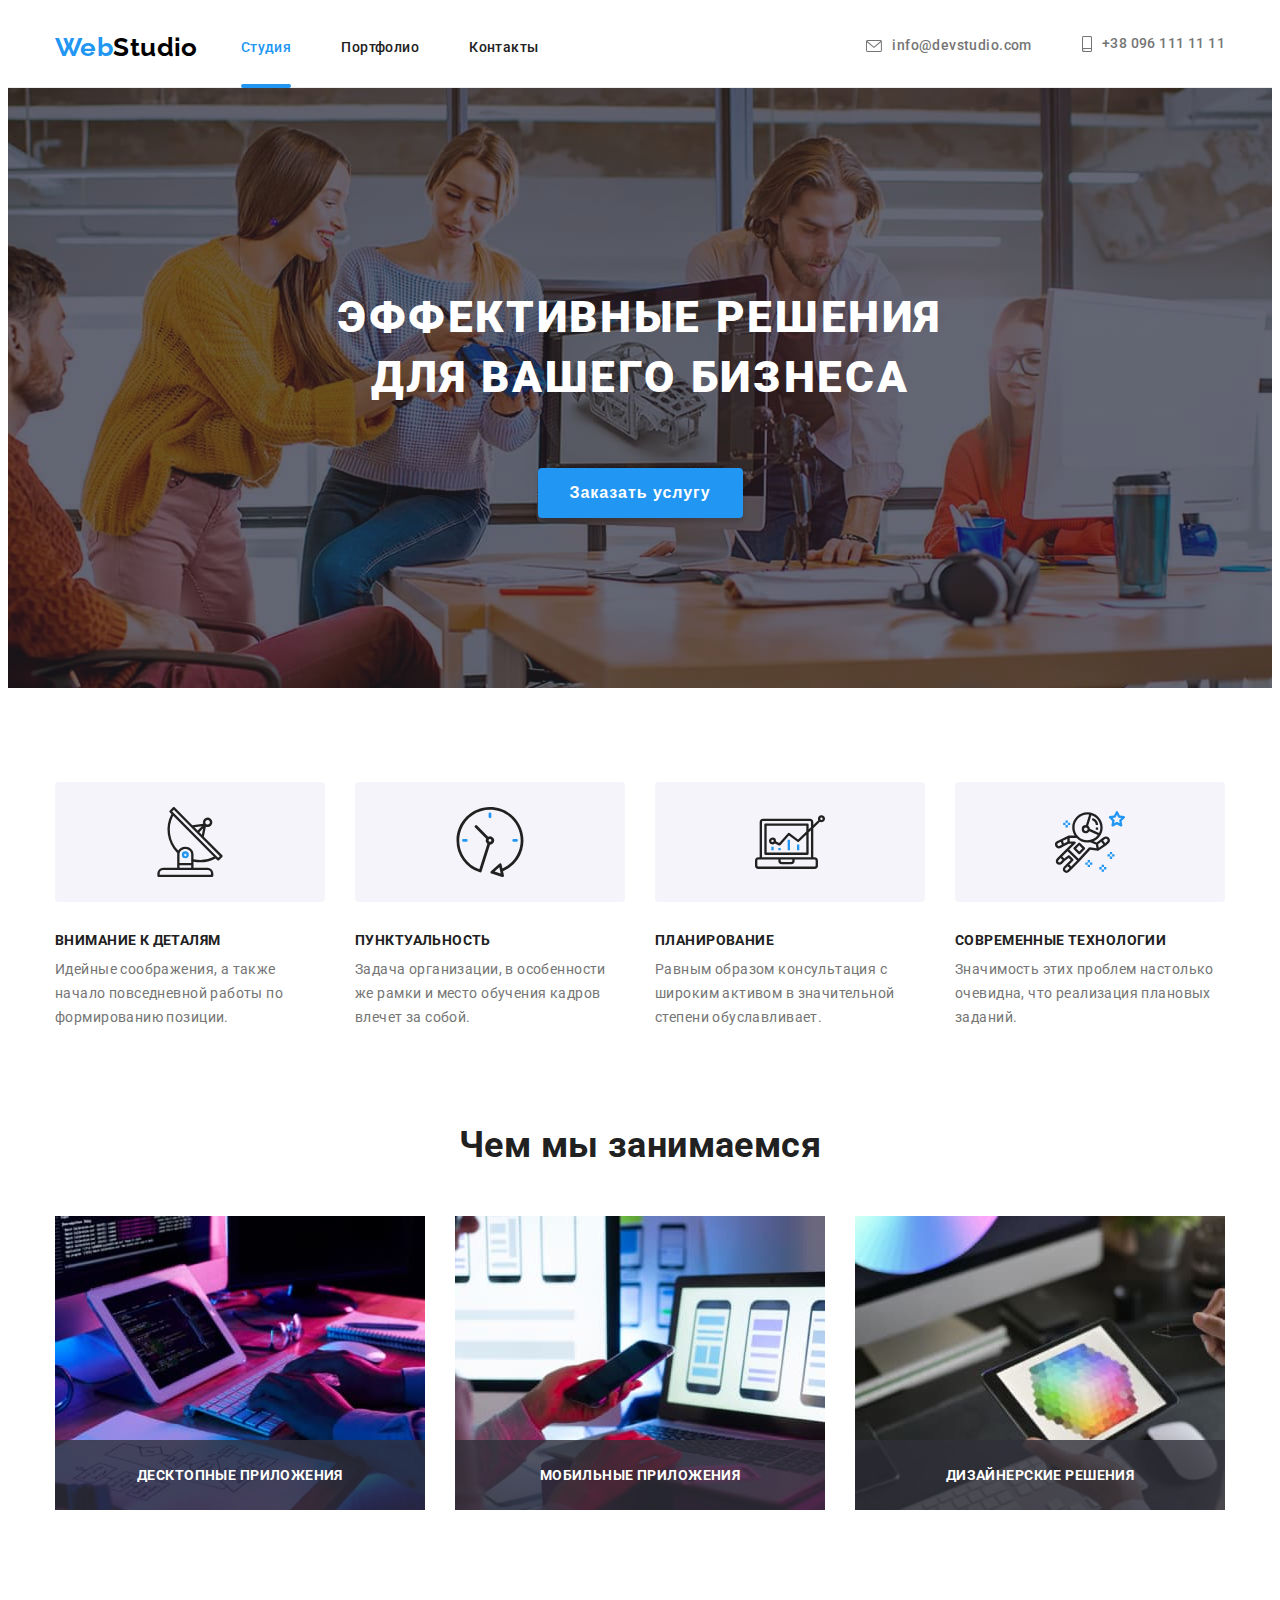
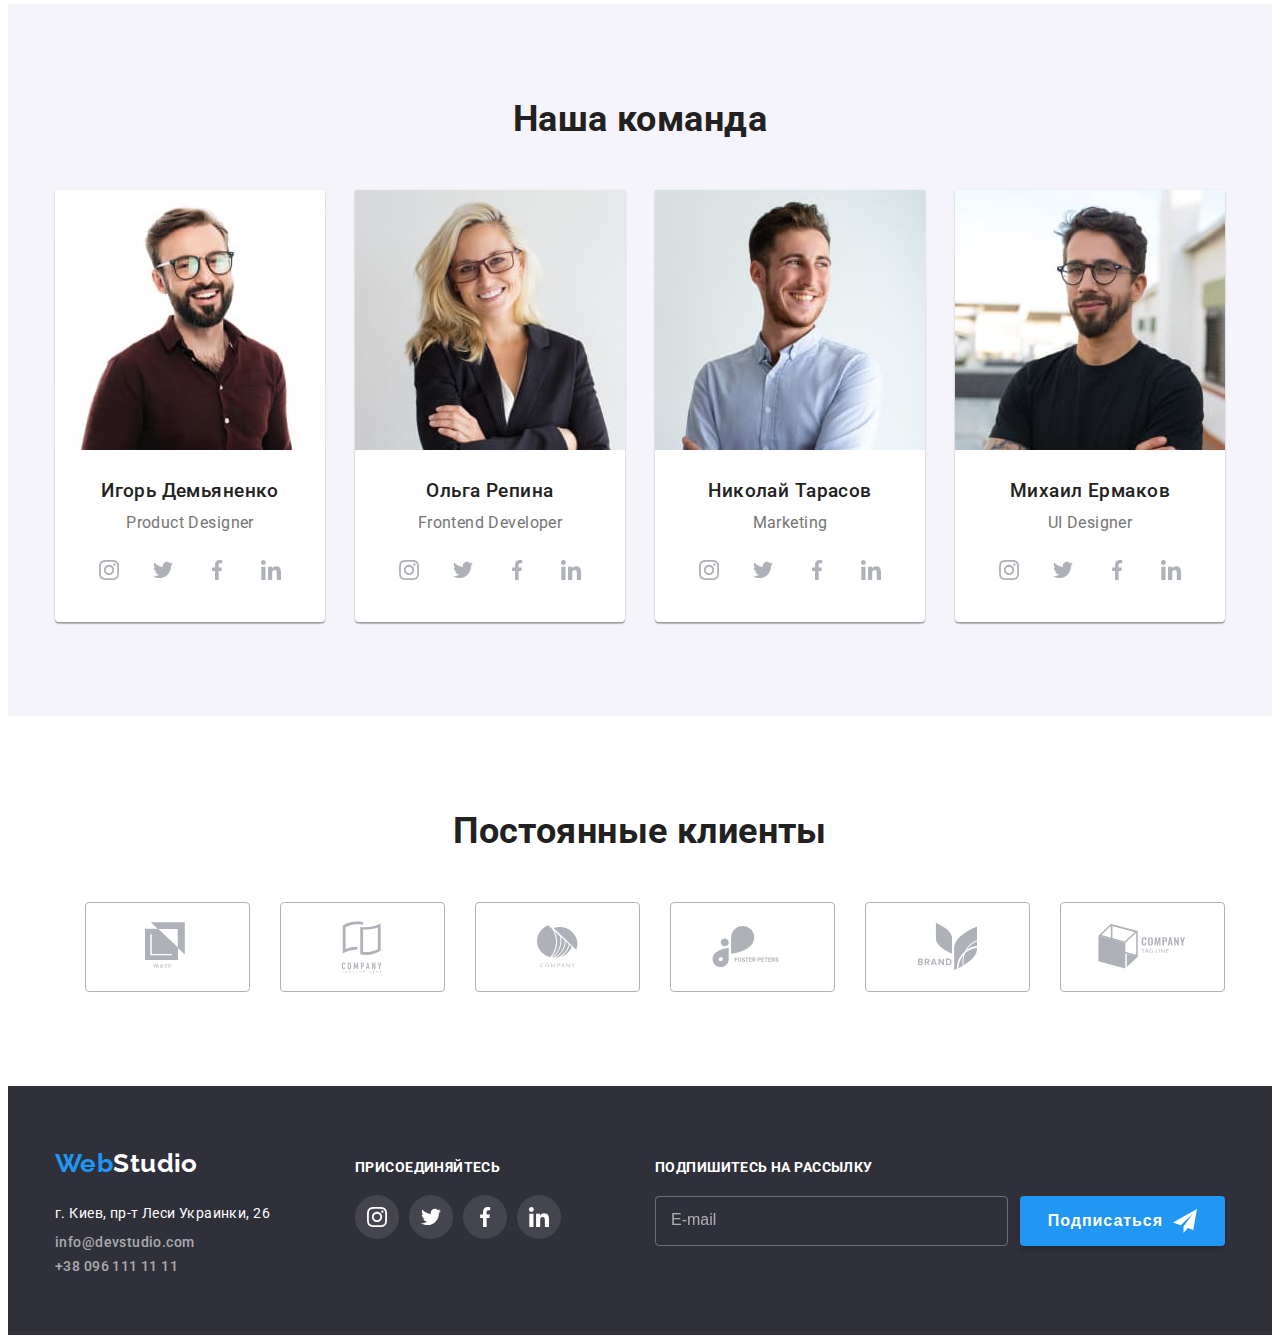
==== commit b25035b5: "update" ====
--- a/index.html
+++ b/index.html
@@ -125,16 +125,29 @@
           <ul class="list about-us__list">
             <li class="about-us__item">
               <div class="about-us__thumb">
-                <img src="./images/img_1.jpg" alt="Десктопные приложения" width="370" />
+                <picture>
+                  <source srcset="./images/box/box1.jpg 1x, ./images/box/box1@2x.jpg 2x" media="(min-width: 1200px)" />
+                  <img src="./images/box/box1.jpg" alt="Десктопные приложения" width="370" />
+                </picture>
               </div>
               <h3 class="about-us__list-title">Десктопные приложения</h3>
             </li>
             <li class="about-us__item">
-              <div class="about-us__thumb"><img src="./images/img_2.jpg" alt="Мобильные приложения" width="370" /></div>
+              <div class="about-us__thumb">
+                <picture>
+                  <source srcset="./images/box/box2.jpg 1x, ./images/box/box2@2x.jpg 2x" media="(min-width: 1200px)" />
+                  <img src="./images/box/box2.jpg" alt="Мобильные приложения" width="370" />
+                </picture>
+              </div>
               <h3 class="about-us__list-title">Мобильные приложения</h3>
             </li>
             <li class="about-us__item">
-              <div class="about-us__thumb"><img src="./images/img_3.jpg" alt="Дизайнерские решения" width="370" /></div>
+              <div class="about-us__thumb">
+                <picture>
+                  <source srcset="./images/box/box3.jpg 1x, ./images/box/box3@2x.jpg 2x" media="(min-width: 1200px)" />
+                  <img src="./images/box/box3.jpg" alt="Дизайнерские решения" width="370" />
+                </picture>
+              </div>
               <h3 class="about-us__list-title">Дизайнерские решения</h3>
             </li>
           </ul>
@@ -147,7 +160,21 @@
           <ul class="list our-team__list">
             <li class="team-member">
               <div class="team-member__photo">
-                <img src="./images/photo_1.jpg" alt="фото Игорь Демьяненко" width="270" />
+                <picture>
+                  <source
+                    srcset="./images/team/desktop/i.d.desktop.jpg 1x, ./images/team/desktop/i.d.desktop@2x.jpg 2x"
+                    media="(min-width: 1200px)"
+                  />
+                  <source
+                    srcset="./images/team/tablet/i.d.tablet.jpg 1x, ./images/team/tablet/i.d.tablet@2x.jpg 2x"
+                    media="(min-width: 768px)"
+                  />
+                  <source
+                    srcset="./images/team/mobile/i.d.mobile.jpg 1x, ./images/team/mobile/i.d.mobile@2x.jpg 2x"
+                    media="(max-width: 767px)"
+                  />
+                  <img src="./images/team/desktop/i.d.desktop.jpg" width="450px" alt="фото Игорь Демьяненко" />
+                </picture>
               </div>
               <div class="team-member__info">
                 <h3 class="team-member__name">Игорь Демьяненко</h3>
@@ -178,7 +205,21 @@
             </li>
             <li class="team-member">
               <div class="team-member__photo">
-                <img src="./images/photo_2.jpg" alt="фото Ольга Репина" width="270" />
+                <picture>
+                  <source
+                    srcset="./images/team/desktop/o.r.desktop.jpg 1x, ./images/team/desktop/o.r.desktop@2x.jpg 2x"
+                    media="(min-width: 1200px)"
+                  />
+                  <source
+                    srcset="./images/team/tablet/o.r.tablet.jpg 1x, ./images/team/tablet/o.r.tablet@2x.jpg 2x"
+                    media="(min-width: 768px)"
+                  />
+                  <source
+                    srcset="./images/team/mobile/o.r.mobile.jpg 1x, ./images/team/mobile/o.r.mobile@2x.jpg 2x"
+                    media="(max-width: 767px)"
+                  />
+                  <img src="./images/team/desktop/o.r.desktop.jpg" width="450px" alt="фото Ольга Репина" />
+                </picture>
               </div>
               <div class="team-member__info">
                 <h3 class="team-member__name">Ольга Репина</h3>
@@ -209,7 +250,21 @@
             </li>
             <li class="team-member">
               <div class="team-member__photo">
-                <img src="./images/photo_3.jpg" alt="фото Николай Тарасов" width="270" />
+                <picture>
+                  <source
+                    srcset="./images/team/desktop/n.t.desktop.jpg 1x, ./images/team/desktop/n.t.desktop@2x.jpg 2x"
+                    media="(min-width: 1200px)"
+                  />
+                  <source
+                    srcset="./images/team/tablet/n.t.tablet.jpg 1x, ./images/team/tablet/n.t.tablet@2x.jpg 2x"
+                    media="(min-width: 768px)"
+                  />
+                  <source
+                    srcset="./images/team/mobile/n.t.mobile.jpg 1x, ./images/team/mobile/n.t.mobile@2x.jpg 2x"
+                    media="(max-width: 767px)"
+                  />
+                  <img src="./images/team/desktop/n.t.desktop.jpg" width="450px" alt="фото Николай Тарасов" />
+                </picture>
               </div>
               <div class="team-member__info">
                 <h3 class="team-member__name">Николай Тарасов</h3>
@@ -240,7 +295,21 @@
             </li>
             <li class="team-member">
               <div class="team-member__photo">
-                <img src="./images/photo_4.jpg" alt="фото Михаил Ермаков" width="270" />
+                <picture>
+                  <source
+                    srcset="./images/team/desktop/m.e.desktop.jpg 1x, ./images/team/desktop/m.e.desktop@2x.jpg 2x"
+                    media="(min-width: 1200px)"
+                  />
+                  <source
+                    srcset="./images/team/tablet/m.e.tablet.jpg 1x, ./images/team/tablet/m.e.tablet@2x.jpg 2x"
+                    media="(min-width: 768px)"
+                  />
+                  <source
+                    srcset="./images/team/mobile/m.e.mobile.jpg 1x, ./images/team/mobile/m.e.mobile@2x.jpg 2x"
+                    media="(max-width: 767px)"
+                  />
+                  <img src="./images/team/desktop/m.e.desktop.jpg" width="450px" alt="фото Михаил Ермаков" />
+                </picture>
               </div>
               <div class="team-member__info">
                 <h3 class="team-member__name">Михаил Ермаков</h3>
--- a/css/main.min.css
+++ b/css/main.min.css
@@ -1,2 +1,2 @@
-:root{--main-text-color: #757575;--title-text-color: #212121;--accent-text-color: #2196f3;--accent-buton-color: #188ce8;--filter-button-color: #f5f4fa;--dark-bg-color: #2f303a;--logo-dark-color: #000000;--main-title-color: #ffffff;--light_bg-color: #f5f4fa;--icon_color: #afb1b8;--animation-proprety: cubic-bezier(0.4, 0, 0.2, 1)}html{box-sizing:border-box}*,*::after,*::before{box-sizing:inherit}body{position:relative;font-family:'Roboto', sans-serif;font-size:14px;line-height:1.71;letter-spacing:0.03em;color:var(--main-text-color);background-color:var(--main-title-color)}.link{text-decoration:none;font-weight:500;line-height:1.14;color:var(--title-text-color);transition-property:color;transition-duration:250ms;transition-timing-function:var(--animation-proprety)}.current,.menu__current,.link:hover,.link:focus{color:var(--accent-text-color)}.list{list-style:none;padding-left:0;margin:0}.list-title{font-size:14px;line-height:1.17;text-transform:uppercase;margin-bottom:10px}.title{font-weight:700;color:var(--title-text-color)}address{font-style:normal}h1,h2,h3,ul,p{margin-top:0;margin-bottom:0}img{display:block;max-width:100%;height:auto}.section{padding-bottom:60px;padding-top:60px}@media screen and (min-width: 1200px){.section{padding-bottom:94px;padding-top:94px}}.section-title{margin-bottom:50px;font-size:36px;line-height:1.17;text-align:center}.visually-hidden{position:absolute !important;clip:rect(1px 1px 1px 1px);clip:rect(1px, 1px, 1px, 1px);padding:0 !important;border:0 !important;height:1px !important;width:1px !important;overflow:hidden}.container{width:100%;padding-left:15px;padding-right:15px;margin-left:auto;margin-right:auto}@media screen and (min-width: 480px){.container{max-width:480px}}@media screen and (min-width: 768px){.container{max-width:768px}}@media screen and (min-width: 1200px){.container{max-width:1200px}}.button{display:inline-block;padding:6px 22px;font-weight:500;font-size:16px;line-height:1.62;text-align:center;cursor:pointer;min-width:73px}.hero__button{font-weight:700;font-size:16px;line-height:1.87;text-align:center;letter-spacing:0.06em;background-color:var(--accent-text-color);color:var(--main-title-color);border:none;box-shadow:0px 4px 4px rgba(0,0,0,0.15);border-radius:4px;padding:10px 32px;transition-property:background-color;transition-duration:250ms;transition-timing-function:var(--animation-proprety)}.hero__button:focus,.hero__button:hover{background-color:var(--accent-buton-color)}.filter-list__button{background-color:var(--filter-button-color);border:none;border-radius:4px;transition-property:background-color, color, box-shadow;transition-duration:250ms;transition-timing-function:var(--animation-proprety)}.filter-list__button:hover,.filter-list__button:active,.filter-list__button:focus{background-color:var(--accent-text-color);color:var(--main-title-color);box-shadow:0px 3px 1px rgba(0,0,0,0.1),0px 1px 2px rgba(0,0,0,0.08),0px 2px 2px rgba(0,0,0,0.12)}.menu-button{z-index:120;display:inline-flex;margin-top:10px;margin-bottom:10px;padding:0;border:0;background-color:transparent}@media screen and (min-width: 768px){.menu-button{display:none}}.menu-button:hover,.menu-button:focus{fill:var(--accent-text-color)}.menu-button .icon-close{display:none}.menu-button.is-open .icon-close{display:block}.menu-button.is-open .icon-menu{display:none}.logo{display:inline-block;font-family:'Raleway', sans-serif;text-decoration:none;font-weight:700;font-size:26px;line-height:1.38}@media screen and (min-width: 768px){.logo{margin-right:93px}}.logo__web{color:var(--accent-text-color)}.logo__studio{color:var(--logo-dark-color)}.logo__studio--footer{color:var(--main-title-color)}.menu-container{display:none;position:absolute;z-index:100;top:0;left:0;width:100%;padding:48px 40px;background-color:var(--main-title-color)}.menu-container.is-open{display:block}.menu__social{display:flex;padding:0;font-weight:500;font-size:18px;line-height:1.22;letter-spacing:0.02em}@media screen and (min-width: 768px){.menu__social{display:none}}.menu__social-item{padding-right:10px;padding-left:10px;border-right:1px solid rgba(33,33,33,0.2)}.menu__social-item:last-child{padding-right:0;border-right:0}.menu__social-item:first-child{padding-left:0}.menu__social-link{color:var(--accent-text-color)}.menu__mail{font-weight:500;font-size:24px;line-height:1.16;letter-spacing:0.02em}.nav__item{font-size:40px;line-height:1.175;letter-spacing:0.02em;color:var(--title-text-color);margin-bottom:30px}.menu__nav{margin-bottom:300px}.menu_contacts{margin-bottom:60px}.contacts__item:not(:last-child),.nav__item:not(:last-child){margin-bottom:30px}.contacts__item .contacts__item--tel{font-size:27px;line-height:1.7;letter-spacing:0.02em;color:var(--main-text-color)}.contacts__item--mail{font-size:24px;line-height:1.16;letter-spacing:0.02em;color:var(--main-text-color)}.contacts__item--tel:hover,.contacts__item--tel:focus,.contacts__item--mail:hover,.contacts__item--mail:focus{color:var(--accent-text-color)}.social-list{display:inline-flex;padding-top:16px}.social-list__item+.social-list__item{margin-left:10px}.social-icons__link{display:flex;justify-content:center;align-items:center;width:44px;height:44px;border-radius:50%;background-color:var(--main-title-color);transition-property:background-color;transition-duration:250ms;transition-timing-function:var(--animation-proprety)}.social-icons__link:hover,.social-icons__link:focus{background-color:var(--accent-text-color)}.social-icons__link:hover .social-list__icon,.social-icons__link:focus .social-list__icon{fill:var(--main-title-color)}.social-list__icon{width:20px;height:20px;fill:var(--icon_color);transition-property:fill;transition-duration:250ms;transition-timing-function:var(--animation-proprety)}.social-footer__title{font-size:14px;font-weight:700;line-height:16px;letter-spacing:0.03em;text-transform:uppercase;margin-bottom:20px;color:var(--main-title-color);text-transform:uppercase}.social-footer__list{display:inline-flex}.social-footer__item+.social-footer__item{margin-left:10px}.social-footer__link{display:flex;justify-content:center;align-items:center;width:44px;height:44px;border-radius:50%;background:rgba(255,255,255,0.1);transition-property:background-color;transition-duration:250ms;transition-timing-function:var(--animation-proprety)}.social-footer__link:hover,.social-footer__link:focus{background-color:var(--accent-text-color)}.social-footer__icon{width:20px;height:20px;fill:var(--main-title-color)}.filter-list{display:flex}@media screen and (max-width: 767px){.filter-list{flex-wrap:wrap}}@media screen and (min-width: 768px){.filter-list{justify-content:center}}.filter-list__item{margin-right:8px}@media screen and (max-width: 767px){.filter-list__item{margin-bottom:15px}.filter-list__item:nth-last-child(-n+2){margin-bottom:0px}}.filter-list__item:last-child{margin-right:0}.backdrop{position:fixed;top:0;left:0;background-color:rgba(0,0,0,0.2);width:100%;height:100%;opacity:1;transition:opacity 250ms var(--animation-proprety)}.modal{position:absolute;top:50%;left:50%;padding:40px;transform:translate(-50%, -50%);width:100%;max-width:530px;min-height:580px;background:var(--main-title-color);box-shadow:0px 1px 3px rgba(0,0,0,0.12),0px 1px 1px rgba(0,0,0,0.14),0px 2px 1px rgba(0,0,0,0.2);border-radius:4px;transition-duration:250ms;transition-timing-function:var(--animation-proprety);justify-content:center}.backdrop.is-hidden{opacity:0;visibility:hidden;pointer-events:none}.is-hidden .modal{transform:translate(100%, 100%) scale(0)}.modal__btn-close{display:flex;position:absolute;top:8px;right:8px;width:30px;height:30px;background:#ffffff;border:1px solid #e6e6e6;border-radius:50%;box-sizing:border-box;justify-content:center;align-items:center;transition-duration:250ms;transition-timing-function:var(--animation-proprety)}.modal__btn-close:hover,.modal__btn-close:focus{fill:var(--accent-text-color)}.modal__btn-submit{border:none;background:var(--accent-text-color);box-shadow:0px 4px 4px rgba(0,0,0,0.15);border-radius:4px;padding:10px 55px;font-weight:700;line-height:1.87;letter-spacing:0.06em;color:var(--main-title-color);margin:auto;transition-duration:250ms;transition-timing-function:var(--animation-proprety)}.modal__btn-submit:focus,.modal__btn-submit:hover{background:var(--accent-buton-color);box-shadow:0px 4px 4px rgba(0,0,0,0.15);border-radius:4px}.form{flex-direction:column;display:flex;justify-content:center}.form__title{font-weight:700;font-size:20px;line-height:1.15;text-align:center;letter-spacing:0.03em;color:var(--title-text-color);margin-bottom:12px}.form__field{position:relative;flex-direction:column;display:flex;margin-bottom:10px}.form__actions{border:1px solid rgba(33,33,33,0.2);box-sizing:border-box;border-radius:4px;padding-top:11px;padding-bottom:11px;padding-left:41px;transition-duration:250ms;transition-timing-function:var(--animation-proprety)}.form__actions:focus{border:1px solid var(--accent-text-color);box-sizing:border-box;border-radius:4px;outline-style:var(--accent-text-color)}.form__actions:focus+.form__icon{fill:var(--accent-text-color)}.form__label{font-size:12px;line-height:1.16;letter-spacing:0.01em;color:var(--main-text-color);margin-bottom:4px}.form__icon{position:absolute;display:inline-block;top:29px;left:15px;transition-duration:250ms;transition-timing-function:var(--animation-proprety)}.form__massage{resize:none;padding:12px 16px;margin-bottom:20px}.form__massage::placeholder{font-size:12px;line-height:1.16;letter-spacing:0.01em;color:rgba(117,117,117,0.5)}.policy-check{padding-bottom:30px}.policy-check__label{display:flex;align-items:center;justify-content:center;font-size:14px;line-height:1.71;color:var(--main-text-color)}.policy-check__checkbox{-webkit-appearance:none;-moz-appearance:none;position:absolute}.policy-check__checkbox:checked+.policy-check__icon{border-color:transparent;background-color:var(--main-title-color);background-image:url(../images/icon_check.svg);background-size:contain;background-origin:border-box;transition-duration:250ms;transition-timing-function:var(--animation-proprety)}.policy-check__icon{width:16px;height:15px;border:2px solid var(--title-text-color);border-radius:2px;margin-right:7px;transition-duration:250ms;transition-timing-function:var(--animation-proprety)}.policy-check__link{color:var(--accent-text-color);padding-left:4px}.overlay{position:absolute;top:0;left:0;width:100%;height:100%;background-color:rgba(33,150,243,0.9);transform:translatey(100%);transition:transform 250ms var(--animation-proprety);padding:63px 24px;font-size:18px;font-weight:400;line-height:1.56;color:var(--main-title-color)}.subscription{flex-basis:calc(100% - 15px)}@media screen and (min-width: 768px){.subscription{margin-top:60px}}@media screen and (min-width: 1200px){.subscription{margin-top:0px;flex-basis:calc(50% - 15px)}}.subscription__actions{font-family:Roboto;font-style:normal;font-size:14px;font-weight:700;line-height:1.14;text-transform:uppercase;color:var(--main-title-color);margin-bottom:20px}@media screen and (min-width: 1200px){.subscription__form{display:flex;justify-content:space-between}}.subscription__form ::placeholder{font-size:16px;line-height:1.25;color:rgba(255,255,255,0.6)}.subscription__form__field{width:100%;border:1px solid rgba(255,255,255,0.3);box-sizing:border-box;filter:drop-shadow(0px 4px 4px rgba(0,0,0,0.15));border-radius:4px;background-color:transparent;padding:15px;color:var(--main-title-color)}@media screen and (max-width: 1199.9px){.subscription__form__field{margin-bottom:20px;max-width:450px}}.subscription__btn-submit{border:none;display:flex;padding:10px 28px;background:var(--accent-text-color);box-shadow:0px 4px 4px rgba(0,0,0,0.15);border-radius:4px;color:var(--main-title-color);font-weight:700;line-height:1.87;font-size:16px;letter-spacing:0.06em;cursor:pointer;margin-left:auto;margin-right:auto;align-items:center}@media screen and (min-width: 1200px){.subscription__btn-submit{margin-left:12px}}.subscription__icon{margin-left:10px}.header{height:60px;border-bottom:1px solid #ececec}@media screen and (min-width: 768px){.header{height:80px}}.header__container{display:flex;align-items:center;justify-content:space-between;padding-top:0;padding-bottom:0}@media screen and (max-width: 767px){.header__container .header__links,.header__container .header__contacts{display:none}}.header__nav{display:flex;align-items:center}.header__links{display:flex;align-items:center;margin-left:-50px}@media screen and (min-width: 1200px){.header__contacts{display:flex;align-items:center}}.header__item{position:relative;margin-left:50px}.header__item:first-child{margin-left:0}.header__contact-item{position:relative}@media screen and (min-width: 1200px){.header__contact-item{margin-left:50px}.header__contact-item:first-child{margin-left:0}}.current::after{content:'';position:absolute;bottom:0;left:0;width:100%;height:4px;background:var(--accent-text-color);border-radius:2px}.header__link{display:block;padding-top:32px;padding-bottom:32px}.header__contact-link{display:inline-flex;align-items:center;color:var(--main-text-color)}.header__contact-link:hover .header__icon{fill:var(--accent-text-color)}.header__icon{fill:var(--main-text-color);margin-right:10px;transition-property:fill;transition-duration:250ms;transition-timing-function:var(--animation-proprety)}.hero{padding-left:0;padding-right:0;text-align:center;max-width:1600px;height:400px;background-color:var(--dark-bg-color);margin-right:auto;margin-left:auto;background-image:linear-gradient(to right, rgba(47,48,58,0.4), rgba(47,48,58,0.4)),url(../../images/hero/hero.mobile.jpg);background-position:center;background-repeat:no-repeat;background-size:cover}@media screen and (min-width: 480px){.hero{background-image:linear-gradient(to right, rgba(47,48,58,0.4), rgba(47,48,58,0.4)),url(../../images/hero/hero.tablet.jpg)}}@media screen and (min-width: 768px){.hero{background-image:linear-gradient(to right, rgba(47,48,58,0.4), rgba(47,48,58,0.4)),url(../../images/hero/hero.desktop.jpg)}}@media screen and (min-width: 1200px){.hero{padding-left:0;padding-right:0;text-align:center;max-width:1600px;height:600px;background-color:var(--dark-bg-color);margin-right:auto;margin-left:auto;background-position:center;background-repeat:no-repeat;background-size:cover}}.hero__container{text-align:center;width:100%;max-width:390px;padding-top:118px;padding-bottom:119px}@media screen and (min-width: 1200px){.hero__container{text-align:center;max-width:700px;padding-top:200px;padding-bottom:200px}}.hero__main-title{padding-bottom:30px;font-weight:900;font-size:26px;line-height:1.62;letter-spacing:0.06em;text-transform:uppercase;color:var(--main-title-color);color:#ffffff}@media screen and (min-width: 1200px){.hero__main-title{margin-bottom:30px;font-weight:900;font-size:44px;line-height:1.36;letter-spacing:0.06em;text-transform:uppercase}}@media screen and (min-width: 768px){.advantages__list{display:flex;flex-wrap:wrap;margin-left:-30px;margin-top:-30px}}@media screen and (min-width: 768px){.advantages__item{flex-basis:calc((100% - (30px * 2)) / 2);margin-left:30px;margin-top:30px}}@media screen and (min-width: 1200px){.advantages__item{flex-basis:calc((100% - (30px * 4)) / 4);margin-left:30px;margin-top:30px}}.advantages__list-title{font-size:14px;line-height:1.17;text-transform:uppercase;margin-bottom:10px;padding-top:30px}@media screen and (max-width: 767px){.advantages__list-title{text-align:center}}.advantages__item::before{display:block;content:'';height:120px;background-color:var(--light_bg-color);background-position:center;background-repeat:no-repeat;border-radius:4px}.advantages__icon-antena::before{background-image:url(../css/img/antenna.svg)}.advantages__icon-clock::before{background-image:url(../css/img/clock.svg)}.advantages__icon-diagram::before{background-image:url(../css/img/diagram.svg)}.advantages__icon-astronaut::before{background-image:url(../css/img/astronaut.svg)}.about-us{padding-top:0}@media screen and (max-width: 1199.99px){.about-us{display:none}}.about-us__item+.about-us__item{margin-left:30px}.about-us__container{padding-top:0px}.about-us__list{display:flex}.about-us__item{position:relative}.about-us__list-title{position:absolute;font-size:14px;line-height:1.17;text-transform:uppercase;margin-bottom:10px;bottom:0;margin-bottom:0;text-align:center;width:100%;padding-top:27px;padding-bottom:27px;color:var(--main-title-color);background-color:rgba(47,48,58,0.8)}.our-team{background-color:var(--light_bg-color)}.our-team__list{font-size:16px;line-height:1.187;text-align:center;margin-top:-30px}@media screen and (min-width: 768px){.our-team__list{display:flex;flex-wrap:wrap;margin-left:-30px}}@media screen and (min-width: 1200px){.our-team__list{display:flex;flex-wrap:wrap;margin-left:-30px}}.team-member{max-width:450px;background:#ffffff;box-shadow:0px 1px 3px rgba(0,0,0,0.12),0px 1px 1px rgba(0,0,0,0.14),0px 2px 1px rgba(0,0,0,0.2);border-radius:0px 0px 4px 4px;margin-top:30px}@media screen and (min-width: 768px){.team-member{max-width:354px}}@media screen and (min-width: 1200px){.team-member{max-width:270px}}@media screen and (min-width: 768px){.team-member{flex-basis:calc((100% - (30px * 2)) / 2);margin-left:30px}}@media screen and (min-width: 1200px){.team-member{flex-basis:calc((100% - (30px * 4)) / 4);margin-left:30px}}.team-member__info{padding-top:30px;padding-bottom:30px}.team-member__name{padding-bottom:10px;font-weight:500;color:#212121}.customers__list{display:flex;margin-top:-30px}@media screen and (max-width: 1199.99px){.customers__list{flex-wrap:wrap;margin-left:-30px}}.customers__item{flex-basis:calc((100% - (30px * 2)) / 2);margin-left:30px;margin-top:30px}@media screen and (min-width: 768px){.customers__item{flex-basis:calc((100% - (30px * 3)) / 3);margin-left:30px}}@media screen and (min-width: 1200px){.customers__item{flex-basis:calc((100% - (30px * 6)) / 6);margin-left:30px}}.customers__link{display:inline-flex;align-items:center;justify-content:center;height:90px;width:100%;border:1px solid var(--icon_color);box-sizing:border-box;border-radius:4px;fill:var(--icon_color);transition-property:border;transition-duration:250ms;transition-timing-function:var(--animation-proprety)}.customers__link:hover,.customers__link:focus{border:1px solid var(--accent-text-color)}.customers__link:hover .customers__logo,.customers__link:focus .customers__logo{fill:var(--accent-text-color)}.customers__logo{transition-property:fill;transition-duration:250ms;transition-timing-function:var(--animation-proprety)}.portfolio-item__meta{height:100%;background:#ffffff;padding:20px 24px}.portfolio-item__title{font-size:18px;line-height:2;letter-spacing:0.06em}.portfolio-item__type{font-weight:400;font-size:16px;line-height:1.87;color:var(--main-text-color)}.portfolio-list{display:flex;flex-wrap:wrap;padding-top:50px;margin-right:-30px;margin-top:-30px}.portfolio-item{background:#ffffff;flex-basis:calc((100% - (30px * 1)) / 1);margin-top:30px;margin-right:30px;margin-top:30px;border-right:1px solid #eeeeee;border-bottom:1px solid #eeeeee;border-left:1px solid #eeeeee}.portfolio-item:hover .overlay{transform:translatey(0)}@media screen and (min-width: 768px){.portfolio-item{flex-basis:calc((100% - (30px * 2)) / 2);margin-right:30px;margin-top:30px}}@media screen and (min-width: 1200px){.portfolio-item{flex-basis:calc((100% - (30px * 3)) / 3);margin-right:30px;margin-top:30px}}.portfolio-item__link{display:block;transition-property:color, box-sizing, box-shadow;transition-duration:250ms;transition-timing-function:var(--animation-proprety)}.portfolio-item__link:hover,.portfolio-item__link:focus{color:var(--title-text-color);border:1px solid #eeeeee;box-sizing:border-box;box-shadow:0px 1px 1px rgba(0,0,0,0.12),0px 4px 4px rgba(0,0,0,0.06),1px 4px 6px rgba(0,0,0,0.16)}.portfolio-item__img{position:relative;overflow:hidden}.footer{background-color:var(--dark-bg-color)}.footer__logo{display:block;margin-bottom:20px}@media screen and (max-width: 1199.9px){.footer__logo{margin-right:0}}.footer__container{padding-top:60px;padding-bottom:60px}@media screen and (max-width: 1199.9px){.footer__container{text-align:center}}@media screen and (min-width: 768px){.footer__container{display:flex;flex-wrap:wrap;align-items:baseline;justify-content:space-between}}@media screen and (min-width: 1200px){.footer__container{display:flex;flex-wrap:nowrap;align-items:baseline;justify-content:space-between}}.address{color:var(--main-title-color)}.address__link{display:block;padding-top:9px;color:rgba(255,255,255,0.6)}.social-footer,.footer__contacts{margin-bottom:60px}@media screen and (min-width: 768px){.social-footer,.footer__contacts{flex-basis:calc((100% - 45px) / 2);margin-bottom:0}}@media screen and (min-width: 1200px){.social-footer,.footer__contacts{flex-basis:calc((50% - 45px) / 2);margin-bottom:0}}
+:root{--main-text-color: #757575;--title-text-color: #212121;--accent-text-color: #2196f3;--accent-buton-color: #188ce8;--filter-button-color: #f5f4fa;--dark-bg-color: #2f303a;--logo-dark-color: #000000;--main-title-color: #ffffff;--light_bg-color: #f5f4fa;--icon_color: #afb1b8;--animation-proprety: cubic-bezier(0.4, 0, 0.2, 1)}html{box-sizing:border-box}*,*::after,*::before{box-sizing:inherit}body{position:relative;font-family:'Roboto', sans-serif;font-size:14px;line-height:1.71;letter-spacing:0.03em;color:var(--main-text-color);background-color:var(--main-title-color)}.link{text-decoration:none;font-weight:500;line-height:1.14;color:var(--title-text-color);transition-property:color;transition-duration:250ms;transition-timing-function:var(--animation-proprety)}.current,.menu__current,.link:hover,.link:focus{color:var(--accent-text-color)}.list{list-style:none;padding-left:0;margin:0}.list-title{font-size:14px;line-height:1.17;text-transform:uppercase;margin-bottom:10px}.title{font-weight:700;color:var(--title-text-color)}address{font-style:normal}h1,h2,h3,ul,p{margin-top:0;margin-bottom:0}img{display:block;max-width:100%;height:auto}.section{padding-bottom:60px;padding-top:60px}@media screen and (min-width: 1200px){.section{padding-bottom:94px;padding-top:94px}}.section-title{margin-bottom:50px;font-size:36px;line-height:1.17;text-align:center}.visually-hidden{position:absolute !important;clip:rect(1px 1px 1px 1px);clip:rect(1px, 1px, 1px, 1px);padding:0 !important;border:0 !important;height:1px !important;width:1px !important;overflow:hidden}.container{width:100%;padding-left:15px;padding-right:15px;margin-left:auto;margin-right:auto}@media screen and (min-width: 480px){.container{max-width:480px}}@media screen and (min-width: 768px){.container{max-width:768px}}@media screen and (min-width: 1200px){.container{max-width:1200px}}.button{display:inline-block;padding:6px 22px;font-weight:500;font-size:16px;line-height:1.62;text-align:center;cursor:pointer;min-width:73px}.hero__button{font-weight:700;font-size:16px;line-height:1.87;text-align:center;letter-spacing:0.06em;background-color:var(--accent-text-color);color:var(--main-title-color);border:none;box-shadow:0px 4px 4px rgba(0,0,0,0.15);border-radius:4px;padding:10px 32px;transition-property:background-color;transition-duration:250ms;transition-timing-function:var(--animation-proprety)}.hero__button:focus,.hero__button:hover{background-color:var(--accent-buton-color)}.filter-list__button{background-color:var(--filter-button-color);border:none;border-radius:4px;transition-property:background-color, color, box-shadow;transition-duration:250ms;transition-timing-function:var(--animation-proprety)}.filter-list__button:hover,.filter-list__button:active,.filter-list__button:focus{background-color:var(--accent-text-color);color:var(--main-title-color);box-shadow:0px 3px 1px rgba(0,0,0,0.1),0px 1px 2px rgba(0,0,0,0.08),0px 2px 2px rgba(0,0,0,0.12)}.menu-button{z-index:120;display:inline-flex;margin-top:10px;margin-bottom:10px;padding:0;border:0;background-color:transparent}@media screen and (min-width: 768px){.menu-button{display:none}}.menu-button:hover,.menu-button:focus{fill:var(--accent-text-color)}.menu-button .icon-close{display:none}.menu-button.is-open .icon-close{display:block}.menu-button.is-open .icon-menu{display:none}.logo{display:inline-block;font-family:'Raleway', sans-serif;text-decoration:none;font-weight:700;font-size:26px;line-height:1.38}@media screen and (min-width: 768px){.logo{margin-right:93px}}.logo__web{color:var(--accent-text-color)}.logo__studio{color:var(--logo-dark-color)}.logo__studio--footer{color:var(--main-title-color)}.menu-container{display:none;position:absolute;z-index:100;top:0;left:0;width:100%;padding:48px 40px;background-color:var(--main-title-color)}.menu-container.is-open{display:block}.menu__social{display:flex;padding:0;font-weight:500;font-size:18px;line-height:1.22;letter-spacing:0.02em}@media screen and (min-width: 768px){.menu__social{display:none}}.menu__social-item{padding-right:10px;padding-left:10px;border-right:1px solid rgba(33,33,33,0.2)}.menu__social-item:last-child{padding-right:0;border-right:0}.menu__social-item:first-child{padding-left:0}.menu__social-link{color:var(--accent-text-color)}.menu__mail{font-weight:500;font-size:24px;line-height:1.16;letter-spacing:0.02em}.nav__item{font-size:40px;line-height:1.175;letter-spacing:0.02em;color:var(--title-text-color);margin-bottom:30px}.menu__nav{margin-bottom:300px}.menu_contacts{margin-bottom:60px}.contacts__item:not(:last-child),.nav__item:not(:last-child){margin-bottom:30px}.contacts__item .contacts__item--tel{font-size:27px;line-height:1.7;letter-spacing:0.02em;color:var(--main-text-color)}.contacts__item--mail{font-size:24px;line-height:1.16;letter-spacing:0.02em;color:var(--main-text-color)}.contacts__item--tel:hover,.contacts__item--tel:focus,.contacts__item--mail:hover,.contacts__item--mail:focus{color:var(--accent-text-color)}.social-list{display:inline-flex;padding-top:16px}.social-list__item+.social-list__item{margin-left:10px}.social-icons__link{display:flex;justify-content:center;align-items:center;width:44px;height:44px;border-radius:50%;background-color:var(--main-title-color);transition-property:background-color;transition-duration:250ms;transition-timing-function:var(--animation-proprety)}.social-icons__link:hover,.social-icons__link:focus{background-color:var(--accent-text-color)}.social-icons__link:hover .social-list__icon,.social-icons__link:focus .social-list__icon{fill:var(--main-title-color)}.social-list__icon{width:20px;height:20px;fill:var(--icon_color);transition-property:fill;transition-duration:250ms;transition-timing-function:var(--animation-proprety)}.social-footer__title{font-size:14px;font-weight:700;line-height:16px;letter-spacing:0.03em;text-transform:uppercase;margin-bottom:20px;color:var(--main-title-color);text-transform:uppercase}.social-footer__list{display:inline-flex}.social-footer__item+.social-footer__item{margin-left:10px}.social-footer__link{display:flex;justify-content:center;align-items:center;width:44px;height:44px;border-radius:50%;background:rgba(255,255,255,0.1);transition-property:background-color;transition-duration:250ms;transition-timing-function:var(--animation-proprety)}.social-footer__link:hover,.social-footer__link:focus{background-color:var(--accent-text-color)}.social-footer__icon{width:20px;height:20px;fill:var(--main-title-color)}.filter-list{display:flex}@media screen and (max-width: 767px){.filter-list{flex-wrap:wrap}}@media screen and (min-width: 768px){.filter-list{justify-content:center}}.filter-list__item{margin-right:8px}@media screen and (max-width: 767px){.filter-list__item{margin-bottom:15px}.filter-list__item:nth-last-child(-n+2){margin-bottom:0px}}.filter-list__item:last-child{margin-right:0}.backdrop{position:fixed;z-index:120;top:0;left:0;background-color:rgba(0,0,0,0.2);width:100%;height:100%;opacity:1;transition:opacity 250ms var(--animation-proprety)}.modal{position:absolute;top:50%;left:50%;padding:40px;transform:translate(-50%, -50%);width:100%;max-width:450px;min-height:609px;background:var(--main-title-color);box-shadow:0px 1px 3px rgba(0,0,0,0.12),0px 1px 1px rgba(0,0,0,0.14),0px 2px 1px rgba(0,0,0,0.2);border-radius:4px;transition-duration:250ms;transition-timing-function:var(--animation-proprety);justify-content:center}@media screen and (min-width: 1200px){.modal{max-width:530px;min-height:580px}}.backdrop.is-hidden{opacity:0;visibility:hidden;pointer-events:none}.is-hidden .modal{transform:translate(100%, 100%) scale(0)}.modal__btn-close{display:flex;position:absolute;top:8px;right:8px;width:30px;height:30px;background:#ffffff;border:1px solid #e6e6e6;border-radius:50%;box-sizing:border-box;justify-content:center;align-items:center;transition-duration:250ms;transition-timing-function:var(--animation-proprety)}.modal__btn-close:hover,.modal__btn-close:focus{fill:var(--accent-text-color)}.modal__btn-submit{border:none;background:var(--accent-text-color);box-shadow:0px 4px 4px rgba(0,0,0,0.15);border-radius:4px;padding:10px 55px;font-weight:700;line-height:1.87;letter-spacing:0.06em;color:var(--main-title-color);margin:auto;transition-duration:250ms;transition-timing-function:var(--animation-proprety)}.modal__btn-submit:focus,.modal__btn-submit:hover{background:var(--accent-buton-color);box-shadow:0px 4px 4px rgba(0,0,0,0.15);border-radius:4px}.form{flex-direction:column;display:flex;justify-content:center}.form__title{font-weight:700;font-size:20px;line-height:1.15;text-align:center;letter-spacing:0.03em;color:var(--title-text-color);margin-bottom:12px}.form__field{position:relative;flex-direction:column;display:flex;margin-bottom:10px}.form__actions{border:1px solid rgba(33,33,33,0.2);box-sizing:border-box;border-radius:4px;padding-top:11px;padding-bottom:11px;padding-left:41px;transition-duration:250ms;transition-timing-function:var(--animation-proprety)}.form__actions:focus{border:1px solid var(--accent-text-color);box-sizing:border-box;border-radius:4px;outline-style:var(--accent-text-color)}.form__actions:focus+.form__icon{fill:var(--accent-text-color)}.form__label{font-size:12px;line-height:1.16;letter-spacing:0.01em;color:var(--main-text-color);margin-bottom:4px}.form__icon{position:absolute;display:inline-block;top:29px;left:15px;transition-duration:250ms;transition-timing-function:var(--animation-proprety)}.form__massage{resize:none;padding:12px 16px;margin-bottom:20px}.form__massage::placeholder{font-size:12px;line-height:1.16;letter-spacing:0.01em;color:rgba(117,117,117,0.5)}.policy-check{padding-bottom:30px}.policy-check__label{display:flex;align-items:center;justify-content:center;font-size:12px;line-height:1.16;color:var(--main-text-color)}@media screen and (min-width: 1200px){.policy-check__label{font-size:14px;line-height:1.71}}.policy-check__checkbox{-webkit-appearance:none;-moz-appearance:none;position:absolute}.policy-check__checkbox:checked+.policy-check__icon{border-color:transparent;background-color:var(--main-title-color);background-image:url(../images/icon_check.svg);background-size:contain;background-origin:border-box;transition-duration:250ms;transition-timing-function:var(--animation-proprety)}.policy-check__icon{width:16px;height:15px;border:2px solid var(--title-text-color);border-radius:2px;margin-right:7px;transition-duration:250ms;transition-timing-function:var(--animation-proprety)}.policy-check__link{color:var(--accent-text-color);padding-left:4px}.overlay{position:absolute;top:0;left:0;width:100%;height:100%;background-color:rgba(33,150,243,0.9);transform:translatey(100%);transition:transform 250ms var(--animation-proprety);padding:63px 24px;font-size:18px;font-weight:400;line-height:1.56;color:var(--main-title-color)}.subscription{flex-basis:100%}@media screen and (min-width: 768px){.subscription{margin-top:60px}}@media screen and (min-width: 1200px){.subscription{margin-top:0px;flex-basis:calc(50% - 15px)}}.subscription__actions{font-family:Roboto;font-style:normal;font-size:14px;font-weight:700;line-height:1.14;text-transform:uppercase;color:var(--main-title-color);margin-bottom:20px}@media screen and (min-width: 1200px){.subscription__form{display:flex;justify-content:space-between}}.subscription__form ::placeholder{font-size:16px;line-height:1.25;color:rgba(255,255,255,0.6)}.subscription__form__field{width:100%;border:1px solid rgba(255,255,255,0.3);box-sizing:border-box;filter:drop-shadow(0px 4px 4px rgba(0,0,0,0.15));border-radius:4px;background-color:transparent;padding:15px;color:var(--main-title-color)}@media screen and (max-width: 1199.9px){.subscription__form__field{margin-bottom:20px;max-width:450px}}.subscription__btn-submit{border:none;display:flex;padding:10px 28px;background:var(--accent-text-color);box-shadow:0px 4px 4px rgba(0,0,0,0.15);border-radius:4px;color:var(--main-title-color);font-weight:700;line-height:1.87;font-size:16px;letter-spacing:0.06em;cursor:pointer;margin-left:auto;margin-right:auto;align-items:center}@media screen and (min-width: 1200px){.subscription__btn-submit{margin-left:12px}}.subscription__icon{margin-left:10px}.header{height:60px;border-bottom:1px solid #ececec}@media screen and (min-width: 768px){.header{height:80px}}.header__container{display:flex;align-items:center;justify-content:space-between;padding-top:0;padding-bottom:0}@media screen and (max-width: 767px){.header__container .header__links,.header__container .header__contacts{display:none}}.header__nav{display:flex;align-items:center}.header__links{display:flex;align-items:center;margin-left:-50px}@media screen and (min-width: 1200px){.header__contacts{display:flex;align-items:center}}.header__item{position:relative;margin-left:50px}.header__item:first-child{margin-left:0}.header__contact-item{position:relative}@media screen and (min-width: 1200px){.header__contact-item{margin-left:50px}.header__contact-item:first-child{margin-left:0}}.current::after{content:'';position:absolute;bottom:0;left:0;width:100%;height:4px;background:var(--accent-text-color);border-radius:2px}.header__link{display:block;padding-top:32px;padding-bottom:32px}.header__contact-link{display:inline-flex;align-items:center;color:var(--main-text-color)}.header__contact-link:hover .header__icon{fill:var(--accent-text-color)}.header__icon{fill:var(--main-text-color);margin-right:10px;transition-property:fill;transition-duration:250ms;transition-timing-function:var(--animation-proprety)}.hero{padding-left:0;padding-right:0;text-align:center;max-width:1600px;height:400px;background-color:var(--dark-bg-color);margin-right:auto;margin-left:auto;background-image:linear-gradient(to right, rgba(47,48,58,0.4), rgba(47,48,58,0.4)),url(../../images/hero/hero.mobile.jpg);background-position:center;background-repeat:no-repeat;background-size:cover}@media (min-device-pixel-ratio: 2), (min-resolution: 192dpi), (min-resolution: 2dppx){.hero{background-image:linear-gradient(to right, rgba(47,48,58,0.4), rgba(47,48,58,0.4)),url(../../images/hero/hero.mobile@2x.jpg)}}@media screen and (min-width: 480px){.hero{background-image:linear-gradient(to right, rgba(47,48,58,0.4), rgba(47,48,58,0.4)),url(../../images/hero/hero.tablet.jpg)}}@media screen and (min-width: 480px) and (min-device-pixel-ratio: 2), screen and (min-width: 480px) and (min-resolution: 192dpi), screen and (min-width: 480px) and (min-resolution: 2dppx){.hero{background-image:linear-gradient(to right, rgba(47,48,58,0.4), rgba(47,48,58,0.4)),url(../../images/hero/hero.tablet@2x.jpg)}}@media screen and (min-width: 768px){.hero{background-image:linear-gradient(to right, rgba(47,48,58,0.4), rgba(47,48,58,0.4)),url(../../images/hero/hero.desktop.jpg)}}@media screen and (min-width: 768px) and (min-device-pixel-ratio: 2), screen and (min-width: 768px) and (min-resolution: 192dpi), screen and (min-width: 768px) and (min-resolution: 2dppx){.hero{background-image:linear-gradient(to right, rgba(47,48,58,0.4), rgba(47,48,58,0.4)),url(../../images/hero/hero.desktop@2x.jpg)}}@media screen and (min-width: 1200px){.hero{padding-left:0;padding-right:0;text-align:center;max-width:1600px;height:600px;background-color:var(--dark-bg-color);margin-right:auto;margin-left:auto;background-position:center;background-repeat:no-repeat;background-size:cover}}.hero__container{text-align:center;width:100%;max-width:390px;padding-top:118px;padding-bottom:119px}@media screen and (min-width: 1200px){.hero__container{text-align:center;max-width:700px;padding-top:200px;padding-bottom:200px}}.hero__main-title{padding-bottom:30px;font-weight:900;font-size:26px;line-height:1.62;letter-spacing:0.06em;text-transform:uppercase;color:var(--main-title-color);color:#ffffff}@media screen and (min-width: 1200px){.hero__main-title{margin-bottom:30px;font-weight:900;font-size:44px;line-height:1.36;letter-spacing:0.06em;text-transform:uppercase}}@media screen and (min-width: 768px){.advantages__list{display:flex;flex-wrap:wrap;margin-left:-30px;margin-top:-30px}}@media screen and (min-width: 768px){.advantages__item{flex-basis:calc((100% - (30px * 2)) / 2);margin-left:30px;margin-top:30px}}@media screen and (min-width: 1200px){.advantages__item{flex-basis:calc((100% - (30px * 4)) / 4);margin-left:30px;margin-top:30px}}.advantages__list-title{font-size:14px;line-height:1.17;text-transform:uppercase;margin-bottom:10px;padding-top:30px}@media screen and (max-width: 767px){.advantages__list-title{text-align:center}}.advantages__item::before{display:block;content:'';height:120px;background-color:var(--light_bg-color);background-position:center;background-repeat:no-repeat;border-radius:4px}.advantages__icon-antena::before{background-image:url(../css/img/antenna.svg)}.advantages__icon-clock::before{background-image:url(../css/img/clock.svg)}.advantages__icon-diagram::before{background-image:url(../css/img/diagram.svg)}.advantages__icon-astronaut::before{background-image:url(../css/img/astronaut.svg)}.about-us{padding-top:0}@media screen and (max-width: 1199.99px){.about-us{display:none}}.about-us__item+.about-us__item{margin-left:30px}.about-us__container{padding-top:0px}.about-us__list{display:flex}.about-us__item{position:relative}.about-us__list-title{position:absolute;font-size:14px;line-height:1.17;text-transform:uppercase;margin-bottom:10px;bottom:0;margin-bottom:0;text-align:center;width:100%;padding-top:27px;padding-bottom:27px;color:var(--main-title-color);background-color:rgba(47,48,58,0.8)}.our-team{background-color:var(--light_bg-color)}.our-team__list{font-size:16px;line-height:1.187;text-align:center;margin-top:-30px}@media screen and (min-width: 768px){.our-team__list{display:flex;flex-wrap:wrap;margin-left:-30px}}@media screen and (min-width: 1200px){.our-team__list{display:flex;flex-wrap:wrap;margin-left:-30px}}.team-member{max-width:450px;background:#ffffff;box-shadow:0px 1px 3px rgba(0,0,0,0.12),0px 1px 1px rgba(0,0,0,0.14),0px 2px 1px rgba(0,0,0,0.2);border-radius:0px 0px 4px 4px;margin-top:30px}@media screen and (min-width: 768px){.team-member{max-width:354px}}@media screen and (min-width: 1200px){.team-member{max-width:270px}}@media screen and (min-width: 768px){.team-member{flex-basis:calc((100% - (30px * 2)) / 2);margin-left:30px}}@media screen and (min-width: 1200px){.team-member{flex-basis:calc((100% - (30px * 4)) / 4);margin-left:30px}}.team-member__info{padding-top:30px;padding-bottom:30px}.team-member__name{padding-bottom:10px;font-weight:500;color:#212121}.customers__list{display:flex;margin-top:-30px}@media screen and (max-width: 1199.99px){.customers__list{flex-wrap:wrap;margin-left:-30px}}.customers__item{flex-basis:calc((100% - (30px * 2)) / 2);margin-left:30px;margin-top:30px}@media screen and (min-width: 768px){.customers__item{flex-basis:calc((100% - (30px * 3)) / 3);margin-left:30px}}@media screen and (min-width: 1200px){.customers__item{flex-basis:calc((100% - (30px * 6)) / 6);margin-left:30px}}.customers__link{display:inline-flex;align-items:center;justify-content:center;height:90px;width:100%;border:1px solid var(--icon_color);box-sizing:border-box;border-radius:4px;fill:var(--icon_color);transition-property:border;transition-duration:250ms;transition-timing-function:var(--animation-proprety)}.customers__link:hover,.customers__link:focus{border:1px solid var(--accent-text-color)}.customers__link:hover .customers__logo,.customers__link:focus .customers__logo{fill:var(--accent-text-color)}.customers__logo{transition-property:fill;transition-duration:250ms;transition-timing-function:var(--animation-proprety)}.portfolio-item__meta{height:100%;background:#ffffff;padding:20px 24px}.portfolio-item__title{font-size:18px;line-height:2;letter-spacing:0.06em}.portfolio-item__type{font-weight:400;font-size:16px;line-height:1.87;color:var(--main-text-color)}.portfolio-list{display:flex;flex-wrap:wrap;padding-top:50px;margin-right:-30px;margin-top:-30px}.portfolio-item{background:#ffffff;flex-basis:calc((100% - (30px * 1)) / 1);margin-top:30px;margin-right:30px;margin-top:30px;border-right:1px solid #eeeeee;border-bottom:1px solid #eeeeee;border-left:1px solid #eeeeee}.portfolio-item:hover .overlay{transform:translatey(0)}@media screen and (min-width: 768px){.portfolio-item{flex-basis:calc((100% - (30px * 2)) / 2);margin-right:30px;margin-top:30px}}@media screen and (min-width: 1200px){.portfolio-item{flex-basis:calc((100% - (30px * 3)) / 3);margin-right:30px;margin-top:30px}}.portfolio-item__link{display:block;transition-property:color, box-sizing, box-shadow;transition-duration:250ms;transition-timing-function:var(--animation-proprety)}.portfolio-item__link:hover,.portfolio-item__link:focus{color:var(--title-text-color);border:1px solid #eeeeee;box-sizing:border-box;box-shadow:0px 1px 1px rgba(0,0,0,0.12),0px 4px 4px rgba(0,0,0,0.06),1px 4px 6px rgba(0,0,0,0.16)}.portfolio-item__img{position:relative;overflow:hidden}.footer{background-color:var(--dark-bg-color)}.footer__logo{display:block;margin-bottom:20px}@media screen and (max-width: 1199.9px){.footer__logo{margin-right:0}}.footer__container{padding-top:60px;padding-bottom:60px}@media screen and (max-width: 1199.9px){.footer__container{text-align:center}}@media screen and (min-width: 768px){.footer__container{display:flex;flex-wrap:wrap;align-items:baseline;justify-content:space-between}}@media screen and (min-width: 1200px){.footer__container{display:flex;flex-wrap:nowrap;align-items:baseline;justify-content:space-between}}.address{color:var(--main-title-color)}.address__link{display:block;padding-top:9px;color:rgba(255,255,255,0.6)}.social-footer,.footer__contacts{margin-bottom:60px}@media screen and (min-width: 768px){.social-footer,.footer__contacts{flex-basis:calc((100% - 45px) / 2);margin-bottom:0}}@media screen and (min-width: 1200px){.social-footer,.footer__contacts{flex-basis:calc((50% - 45px) / 2);margin-bottom:0}}
 /*# sourceMappingURL=main.min.css.map */